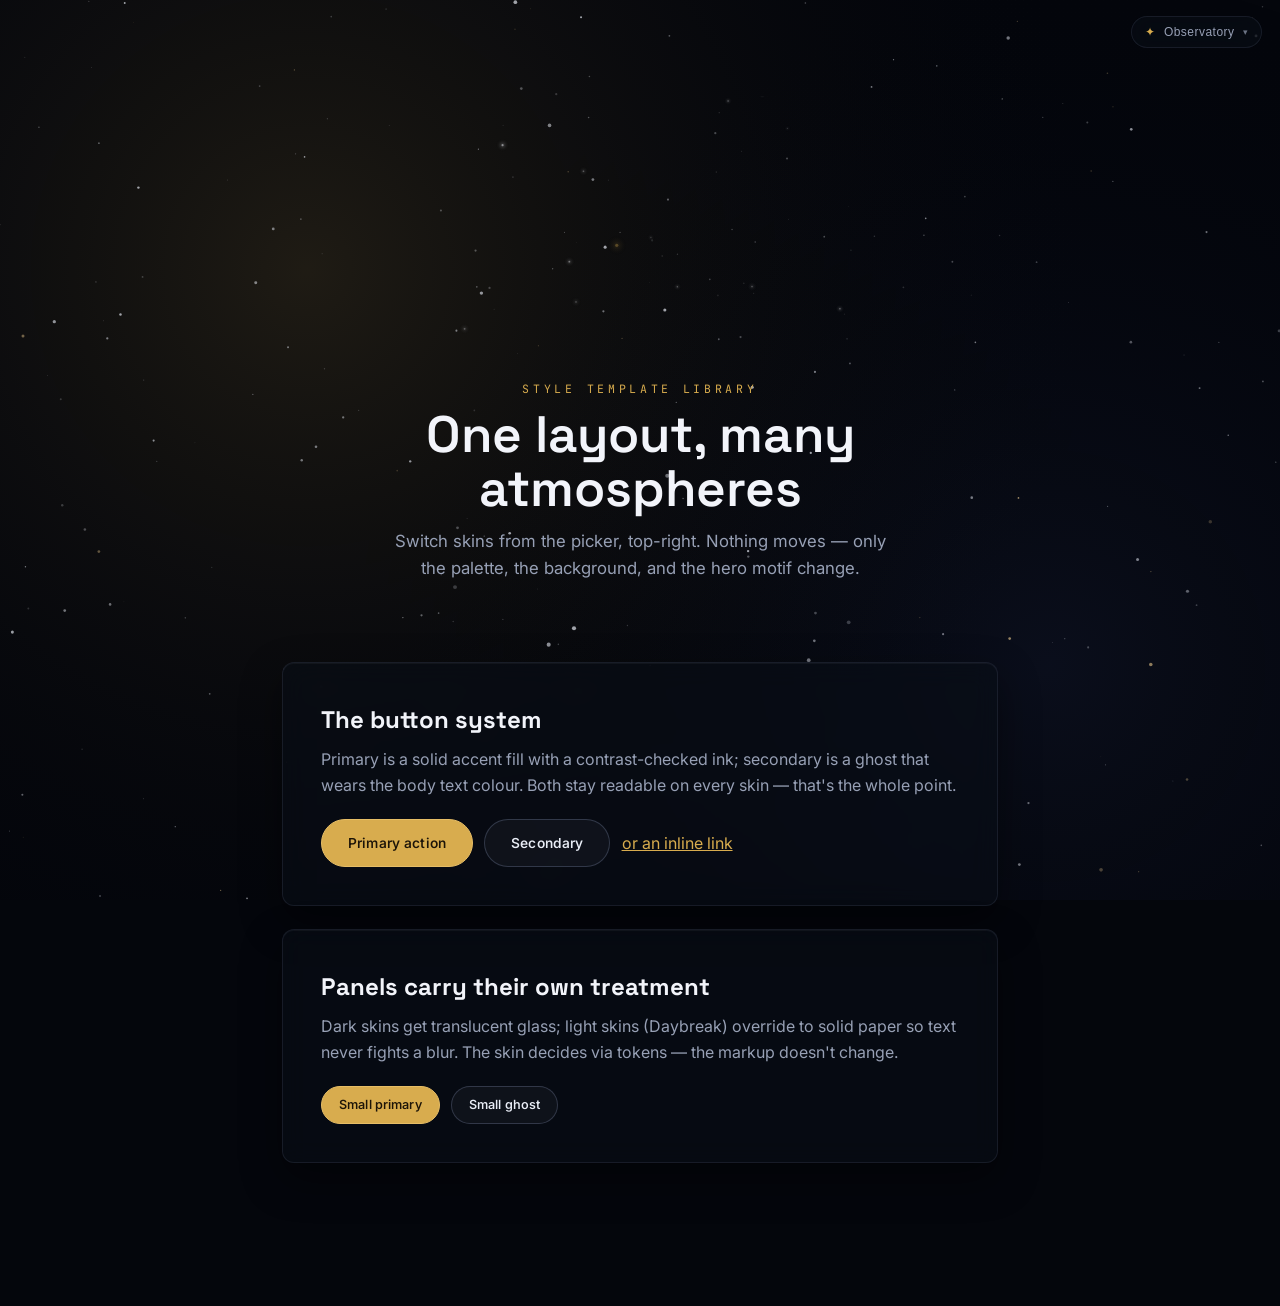
==== index.html @ 887c4022 "Style library: nine refined skins" ====
<!doctype html>
<html lang="en">
<head>
  <meta charset="utf-8" />
  <meta name="viewport" content="width=device-width, initial-scale=1" />
  <title>Style Template Library — demo</title>

  <!-- Pre-paint: set the saved skin BEFORE any CSS so there's no flash.
       (Copy this verbatim into your own <head>.) -->
  <script>try{var s=localStorage.getItem('obs-skin');if(s)document.documentElement.dataset.skin=s;}catch(e){}</script>

  <link href="https://fonts.googleapis.com/css2?family=Space+Grotesk:wght@400;500;600;700&family=Fraunces:ital,opsz,wght@1,9..144,300..600&family=Inter:wght@400;500;600;700&family=JetBrains+Mono:wght@400;500;700&family=Cinzel:wght@600&display=swap" rel="stylesheet" />

  <link rel="stylesheet" href="tokens.css" />
  <link rel="stylesheet" href="skins.css" />
  <link rel="stylesheet" href="buttons.css" />
  <link rel="stylesheet" href="skins/sentinel.css" />
  <link rel="stylesheet" href="skins/daybreak.css" />
  <link rel="stylesheet" href="skins/military.css" />
  <link rel="stylesheet" href="skins/angelic.css" />
  <link rel="stylesheet" href="skins/demonic.css" />
  <link rel="stylesheet" href="skins/nature.css" />
  <link rel="stylesheet" href="skins/chic.css" />
  <link rel="stylesheet" href="skins/pro.css" />
  <link rel="stylesheet" href="demo.css" />
</head>
<body>
  <canvas id="sky" aria-hidden="true"></canvas>

  <div class="wrap">
    <header class="hero">
      <canvas id="sigil" role="img" aria-label="The hero centrepiece for the active skin"></canvas>
      <p class="eyebrow">Style template library</p>
      <h1>One layout, many atmospheres</h1>
      <p class="lede">Switch skins from the picker, top-right. Nothing moves — only the palette, the background, and the hero motif change.</p>
    </header>

    <section class="glass-panel">
      <h2>The button system</h2>
      <p>Primary is a solid accent fill with a contrast-checked ink; secondary is a ghost that wears the body text colour. Both stay readable on every skin — that's the whole point.</p>
      <div class="row">
        <a class="btn btn-primary" href="#">Primary action</a>
        <a class="btn" href="#">Secondary</a>
        <a class="link" href="#">or an inline link</a>
      </div>
    </section>

    <section class="glass-panel">
      <h2>Panels carry their own treatment</h2>
      <p>Dark skins get translucent glass; light skins (Daybreak) override to solid paper so text never fights a blur. The skin decides via tokens — the markup doesn't change.</p>
      <div class="row">
        <a class="btn btn-primary btn-sm" href="#">Small primary</a>
        <a class="btn btn-sm" href="#">Small ghost</a>
      </div>
    </section>
  </div>

  <script type="module">
    import { initSkins } from './engine/skins.js';
    import { initSky } from './engine/sky.js';
    import { initHero } from './engine/hero.js';
    import { initCursorFx } from './engine/cursor-fx.js';
    initSkins();    // builds the picker, restores the saved skin, fires "skinchange"
    initSky();      // paints #sky via the --sky-mode renderer
    initHero();     // paints #sigil via the --hero-motif renderer
    initCursorFx(); // per-skin cursor trail + click FX (fine pointer only)
  </script>
</body>
</html>
---- tokens.css ----
/* ==========================================================================
   TOKENS — the control panel for the whole observatory.
   Change a color or font here and it updates everywhere.
   ========================================================================== */

:root {
  color-scheme: dark; /* native controls (audio players, scrollbars) render dark */

  /* ----- The night sky ----- */
  --bg: #04060c;
  --bg-soft: #070a13;
  --panel: rgba(10, 14, 24, 0.58);
  --panel-solid: #0b101c;
  --glass-blur: 13px;
  --line: rgba(190, 205, 255, 0.09);
  --line-strong: rgba(190, 205, 255, 0.2);
  --text: #e9edf6;
  --text-muted: #97a0b5;
  --text-faint: #76808f;   /* lifted from #5e677d -> ~5:1 on --bg (passes AA) */
  --starlight: #f2f4fa;

  /* ----- Accents — one gold thread; the rest a restrained, desaturated family.
           Refined Observatory (2026-06-22): deepened from a brighter spread so the
           default reads professional, not gamey. Names kept; all clear AA on --bg. ----- */
  --gold: #d8ac4e;          /* the one dominant thread — hero, about, dividers */
  --accent: #57b6a8;        /* tech / code panels — refined teal (was neon #4fe3d0) */
  --forge: #d99a52;         /* Red River 3D — muted amber (was #ffaa44) */
  --music-mystic: #a98cd0;  /* Bedroom Weather — dusty violet (was #c084fc) */
  --codex-blue: #6f9bd1;    /* Warcraft III — slate blue (was #6aa9ff) */
  --ember: #d8693f;         /* Sol Obscurus — terracotta (was #ff6b35) */
  --places-blue: #93accf;   /* Places — muted periwinkle (was #8fb7ff) */

  /* ----- Buttons + accent-as-text (per-skin; ink is always picked for contrast on the fill) ----- */
  --btn-fill: #d8ac4e;        /* primary CTA background — solid accent, never a wash */
  --btn-ink: #1c1408;         /* text ON the fill — never inherits a light colour */
  --btn-border: #e6bd66;      /* primary border + hover ring */
  --gold-ink: var(--gold);    /* thread colour, but safe as small text (deepened on light skins) */

  /* ----- Type: high-tech leads, fantasy whispers ----- */
  --font-display: 'Space Grotesk', 'Inter', system-ui, sans-serif; /* headings, nav */
  --font-accent: 'Fraunces', Georgia, serif;  /* italic accent words + quotes ONLY */
  --font-ui: 'Inter', system-ui, -apple-system, 'Segoe UI', sans-serif;
  --font-mono: 'JetBrains Mono', ui-monospace, 'SF Mono', Menlo, monospace;
  --font-rune: 'Cinzel', Georgia, serif; /* allowed INSIDE Sol Obscurus / OoT modal only */

  /* ----- Rhythm ----- */
  --radius: 12px;
  --radius-sm: 8px;
  --content-w: 1160px;
  --section-pad: clamp(84px, 12vw, 160px);
  --panel-pad: clamp(22px, 3.5vw, 38px);

  /* ----- Depth ----- */
  --shadow-panel: 0 16px 40px rgba(0, 0, 0, 0.42);
  --inner-light: inset 0 1px 0 rgba(220, 230, 255, 0.045);

  /* ----- Motion ----- */
  --ease-out: cubic-bezier(0.16, 1, 0.3, 1);
  --ease-soft: cubic-bezier(0.33, 1, 0.68, 1);
  --t-fast: 180ms;
  --t-med: 380ms;
  --t-slow: 900ms;
}
---- skins.css ----
/* ==========================================================================
   SKINS — framework. The `--sky-*` defaults (observatory) the sky dispatcher
   reads, plus the topbar picker. Each skin's own overrides live in a separate
   file: css/skins/<skin>.css (linked in index.html, registered in js/skins.js).
   A skin sets: palette tokens + panel treatment (--panel / --glass-blur /
   --line / --inner-light / --shadow-panel) + --sky-mode + texture (+ optional
   font / ornament).
   ========================================================================== */

:root {
  --sky-mode: nightsky;          /* which background renderer js/sky.js runs */
  --hero-motif: jd;              /* which hero centrepiece js/hero.js draws */
  --sky-nebula: #d8ac4e;
  --sky-deep: 59, 74, 143;
  --sky-star: 233, 237, 246;
  --sky-warm: 232, 200, 140;
  --sky-meteor: 240, 240, 250;
  --sky-star-alpha: 0.72;
  --sky-follow-sections: 1;      /* 1 = nebula follows each section's data-sky */
}

/* ---- the skin picker (fixed glass pill, top-right) ---- */
.skin-picker { position: fixed; top: 16px; right: 18px; z-index: 120; font-family: var(--font-mono); }   /* above the star-rail (110), below the star-map modal (160) */
.skin-toggle {
  display: inline-flex; align-items: center; gap: 8px; cursor: pointer;
  padding: 8px 13px; border-radius: 999px; font-size: 12px; letter-spacing: .04em;
  color: var(--text-muted); border: 1px solid var(--line);
  background: var(--panel); -webkit-backdrop-filter: blur(12px); backdrop-filter: blur(12px);
  transition: color var(--t-fast), border-color var(--t-fast);
}
.skin-toggle:hover { color: var(--text); border-color: var(--line-strong); }
.skin-toggle .skin-star { color: var(--gold-ink); }
.skin-toggle .skin-caret { font-size: 9px; opacity: .7; }
.skin-menu {
  list-style: none; margin: 8px 0 0; padding: 6px; position: absolute; right: 0; min-width: 168px;
  border-radius: var(--radius-sm); border: 1px solid var(--line);
  background: var(--panel-solid); box-shadow: var(--shadow-panel);
}
.skin-menu[hidden] { display: none; }
.skin-menu li { margin: 0; }
.skin-menu button {
  display: flex; width: 100%; align-items: center; gap: 9px; text-align: left; cursor: pointer;
  padding: 8px 10px; border: 0; background: transparent; border-radius: 7px;
  font-family: var(--font-mono); font-size: 12.5px; color: var(--text-muted);
  transition: background var(--t-fast), color var(--t-fast);
}
.skin-menu button:hover { background: var(--panel); color: var(--text); }
.skin-menu button[aria-current="true"] { color: var(--gold-ink); }
.skin-menu button::before { content: '✦'; font-size: .8em; color: var(--gold-ink); opacity: .45; }
.skin-menu button[aria-current="true"]::before { opacity: 1; }
@media (max-width: 880px) { .skin-picker { top: 60px; right: 18px; } }   /* stack below the topbar Star-chart button */
@media (prefers-reduced-motion: reduce) { .skin-toggle, .skin-menu button { transition: none; } }

/* ---- per-skin cursor FX (engine/cursor-fx.js) hides the native cursor ---- */
html.has-cursor, html.has-cursor a, html.has-cursor button { cursor: none; }
---- buttons.css ----
/* ==========================================================================
   BUTTONS — the locked, skin-agnostic button system (2026-06-20).
   Two archetypes, both token-driven. The rule that keeps text readable on
   EVERY skin (dark or light):
     - .btn-primary  = a SOLID accent fill (--btn-fill) + an ink colour picked
                       for contrast on that fill (--btn-ink). Never a low-opacity
                       wash, never inherited light text.
     - .btn (ghost)  = transparent + the body text colour (--text, already
                       contrast-correct per skin) + an accent border.
   Each skin sets --btn-fill / --btn-ink / --btn-border (see tokens.css for the
   defaults and skins/<skin>.css for the per-skin values).
   ========================================================================== */

.btn {
  position: relative;
  display: inline-flex;
  align-items: center;
  gap: 0.55em;
  padding: 12px 26px;
  border-radius: 999px;
  font-size: 0.86rem;
  font-weight: 550;
  letter-spacing: 0.01em;
  text-decoration: none;
  color: var(--text);                 /* body ink — readable on any skin */
  border: 1px solid var(--line-strong);
  background: rgba(220, 230, 255, 0.04);
  cursor: pointer;
  overflow: hidden;
  transition: border-color var(--t-fast), background var(--t-fast),
              transform var(--t-fast), box-shadow var(--t-fast);
}
.btn:hover {
  border-color: var(--gold-ink);
  background: color-mix(in srgb, var(--gold) 12%, transparent);
  transform: translateY(-2px);
  box-shadow: 0 8px 26px rgba(0, 0, 0, 0.35), 0 0 0 1px color-mix(in srgb, var(--gold) 20%, transparent);
}

.btn-sm { padding: 8px 17px; font-size: 0.79rem; }

.btn-primary {
  background: var(--btn-fill);
  color: var(--btn-ink);
  border-color: var(--btn-border);
}
.btn-primary:hover {
  background: var(--btn-fill);
  border-color: var(--btn-border);
  filter: brightness(1.06);
  box-shadow: 0 10px 28px rgba(0, 0, 0, 0.3), 0 0 0 1px var(--btn-border);
}
---- skins/sentinel.css ----
/* ==========================================================================
   SKIN · SENTINEL — the red watcher. Dark void, red thread, scanlines.
   Panels run more opaque + less blur so the body text stays readable.
   ========================================================================== */

:root[data-skin="sentinel"] {
  --bg: #08070a; --bg-soft: #0c0a0e;
  --panel: rgba(20, 17, 23, 0.82);          /* opaque enough to read over the void */
  --panel-solid: #15121a;
  --glass-blur: 7px;
  --line: rgba(255, 255, 255, 0.10);
  --line-strong: rgba(255, 47, 58, 0.42);
  --inner-light: inset 0 1px 0 rgba(255, 255, 255, 0.05);
  --shadow-panel: 0 22px 60px rgba(0, 0, 0, 0.6);
  --text: #eceaf0; --text-muted: #9aa0ad; --text-faint: #7a8390; --starlight: #ffffff;

  --gold: #ff2f3a;            /* the wayfinding thread -> red */
  --accent: #4fe3d0;          /* teal — live data only (the one vivid signal vs the red thread) */
  /* region accents inherit the refined muted defaults (tokens.css) — red stays dominant, no neon spread */

  --sky-mode: datarain;
  --hero-motif: dataeye;
  --sky-nebula: #ff2f3a; --sky-warm: 255, 90, 80; --sky-meteor: 255, 120, 120;
  --sky-follow-sections: 0;

  /* primary button — deep alarm-red so white text passes AA (5:1); thread stays vivid */
  --btn-fill: #d8222c; --btn-ink: #ffffff; --btn-border: #ff3b44;
}
---- skins/daybreak.css ----
/* ==========================================================================
   SKIN · DAYBREAK — a rare light mode. Warm paper, dark text, no night sky.
   Panels run near-opaque so text reads on the light backdrop. sky-mode = plain
   (no canvas particles for now; a "daylight" renderer can come in its 1x1 pass).
   ========================================================================== */

:root[data-skin="daybreak"] {
  color-scheme: light;
  --bg: #f4efe6; --bg-soft: #ece4d6;
  --panel: #fffdf8;                          /* solid light -> readable */
  --panel-solid: #fffdf8;
  --glass-blur: 8px;
  --line: rgba(70, 56, 30, 0.16);
  --line-strong: rgba(70, 56, 30, 0.30);
  --inner-light: inset 0 1px 0 rgba(255, 255, 255, 0.7);
  --shadow-panel: 0 18px 44px rgba(90, 66, 30, 0.14);
  --text: #2b2620; --text-muted: #5f574a; --text-faint: #837b6b; --starlight: #3a342a;

  --gold: #bd7e22; --accent: #0e8a6a; --forge: #c2691a; --music-mystic: #7a55c0;
  --codex-blue: #2f6fb8; --ember: #c0492b; --places-blue: #4a78b8;

  --font-display: 'Fraunces', Georgia, serif;   /* warm editorial headings */
  --sky-mode: daylight;
  --hero-motif: sunrise;

  /* primary button — deep bronze fill carries cream text (4.7:1); gold-ink = gold safe as text */
  --btn-fill: #9a6614; --btn-ink: #fff8ec; --btn-border: #9a6614;
  --gold-ink: #8a5a12;
}

[data-skin="daybreak"] body::before { opacity: .18; }   /* faint paper grain */
[data-skin="daybreak"] body::after {                     /* warm light vignette, not the dark one */
  background: radial-gradient(ellipse 120% 90% at 50% 38%, transparent 62%, rgba(120, 90, 40, 0.09) 100%);
}

/* On light, panels are SOLID — no glass blur (the in-panel canvases + blur made
   text brutal to read). Flat paper cards instead. */
[data-skin="daybreak"] .glass-panel,
[data-skin="daybreak"] .skin-toggle,
[data-skin="daybreak"] .skin-menu {
  -webkit-backdrop-filter: none;
  backdrop-filter: none;
}
[data-skin="daybreak"] .glass-panel { background: #fffdf8; }

/* secondary (ghost) buttons wear the gold outline on light */
[data-skin="daybreak"] .btn:not(.btn-primary) { border-color: var(--gold); }

/* ----- Zone headings on light ----- parity with the other light skins; all >=5:1 on the #fffdf8 panel */
[data-skin="daybreak"] [data-zone='sol'] h3,
[data-skin="daybreak"] [data-zone='sol'] .panel-tag,
[data-skin="daybreak"] [data-zone='forge'] .panel-tag,
[data-skin="daybreak"] [data-zone='ember'] h3 { color: #9a4d0c; }
[data-skin="daybreak"] [data-zone='rain'] h3,
[data-skin="daybreak"] [data-zone='rain'] .panel-tag { color: #5a3fa0; }
[data-skin="daybreak"] [data-zone='tech'] h3 { color: #1f6a5a; }
[data-skin="daybreak"] [data-zone='codex'] h3,
[data-skin="daybreak"] [data-zone='sky'] h3 { color: #245f9e; }
[data-skin="daybreak"] [data-zone='watch'] h3 { color: #b0384a; }
---- skins/military.css ----
/* ==========================================================================
   SKIN · MILITARY — "tactical net." Modern Canadian Army + CADPAT digi-camo,
   dressed in an XCOM: Enemy Within HUD: olive-green void, a glowing tactical
   lime thread, holo-cyan data, amber for alerts. A faint CADPAT camo textures
   the backdrop; the sky runs a cockpit HUD field and the hero is a targeting
   lock. Dark skin — panels stay opaque-ish so body text reads over the void.
   ========================================================================== */

:root[data-skin="military"] {
  --bg: #0a0d0b; --bg-soft: #0d110e;
  --panel: rgba(20, 26, 21, 0.82);          /* dark olive-charcoal, reads over the void */
  --panel-solid: #161d17;
  --glass-blur: 7px;
  --line: rgba(180, 210, 150, 0.10);
  --line-strong: rgba(159, 214, 74, 0.34);
  --inner-light: inset 0 1px 0 rgba(200, 230, 160, 0.05);
  --shadow-panel: 0 22px 60px rgba(0, 0, 0, 0.62);
  --text: #e8ede6; --text-muted: #9aa597; --text-faint: #818d7e; --starlight: #f0f4ee;

  --gold: #9fd64a;            /* the wayfinding thread -> tactical lime (CADPAT glow) */
  --accent: #45c8e8;          /* holo-cyan data (XCOM) */
  --forge: #ff8c1f; --ember: #ff6a2a;                                       /* tactical amber + alert */
  --music-mystic: #8f97b8; --codex-blue: #6f9bd1; --places-blue: #8aa6c2;   /* cool steel telemetry (were cool neons) */

  --sky-mode: hudfield;
  --hero-motif: targetlock;
  --sky-nebula: #9fd64a;             /* ambient glow + reticle line tone */
  --sky-warm: 159, 214, 74;          /* grid + brackets (green) */
  --sky-meteor: 69, 200, 232;        /* telemetry ticks / blips (cyan) */
  --sky-follow-sections: 0;          /* hold one tactical palette site-wide */

  /* primary button — solid tactical green carries near-black ink (~10:1); thread stays vivid */
  --btn-fill: #8cc63f; --btn-ink: #0c1208; --btn-border: #b6e063;
  --gold-ink: var(--gold);           /* lime is bright on the near-black void — safe as small text */
}

/* The CADPAT digi-camo is drawn in the HUD canvas (js/sky/hudfield.js) so it can
   parallax with scroll/mouse — the default film grain (body::before) stays. */
[data-skin="military"] body::after {            /* deepen the vignette, green-black */
  background: radial-gradient(ellipse 120% 90% at 50% 40%, transparent 56%, rgba(3, 6, 3, 0.6) 100%);
}

/* secondary (ghost) buttons wear the tactical-lime outline */
[data-skin="military"] .btn:not(.btn-primary) { border-color: var(--gold); }
---- skins/angelic.css ----
/* ==========================================================================
   SKIN · ANGELIC — "empyrean." A luminous LIGHT skin: pearl-white, a soft gold
   thread, celestial-blue accent. Bright, airy heaven. Like Daybreak it's light,
   so panels go SOLID (no glass blur) and every dark-baked zone colour gets a
   deep, readable override. Background = halo bokeh; hero = unfurling wings.
   ========================================================================== */

:root[data-skin="angelic"] {
  color-scheme: light;
  --bg: #f6f7fb; --bg-soft: #eef1f8;
  --panel: #ffffff;                          /* solid -> text reads */
  --panel-solid: #ffffff;
  --glass-blur: 8px;
  --line: rgba(60, 72, 110, 0.14);
  --line-strong: rgba(60, 72, 110, 0.28);
  --inner-light: inset 0 1px 0 rgba(255, 255, 255, 0.85);
  --shadow-panel: 0 18px 44px rgba(90, 110, 160, 0.16);
  --text: #2a2e3a; --text-muted: #5a6172; --text-faint: #646b7e; --starlight: #3a4150;

  --gold: #c9a24a;            /* the soft-gold thread (vivid, for big elements) */
  --accent: #5a93da;          /* celestial blue */
  --forge: #c2691a; --music-mystic: #7a55c0;
  --codex-blue: #2f6fb8; --ember: #c0492b; --places-blue: #4a78b8;

  --font-display: 'Fraunces', Georgia, serif;   /* ethereal editorial headings */
  --sky-mode: aurora;
  --hero-motif: seraph;
  --sky-nebula: #c9a24a;             /* halo + warm orbs */
  --sky-warm: 201, 162, 74;          /* gold orbs */
  --sky-meteor: 127, 176, 230;       /* celestial-blue orbs */
  --sky-follow-sections: 0;          /* one heaven, site-wide */

  /* primary button — deep gold carries cream text (~4.9:1); thread stays soft */
  --btn-fill: #8a6416; --btn-ink: #fff8ec; --btn-border: #8a6416;
  --gold-ink: #876518;               /* soft gold deepened so it's safe as small text */
}

[data-skin="angelic"] body::before { opacity: .14; }      /* faint grain */
[data-skin="angelic"] body::after {                         /* cool light vignette */
  background: radial-gradient(ellipse 120% 90% at 50% 36%, transparent 62%, rgba(70, 90, 140, 0.08) 100%);
}

/* On light, panels are SOLID — no glass blur (blur + in-panel canvases wreck readability). */
[data-skin="angelic"] .glass-panel,
[data-skin="angelic"] .skin-toggle,
[data-skin="angelic"] .skin-menu {
  -webkit-backdrop-filter: none;
  backdrop-filter: none;
}
[data-skin="angelic"] .glass-panel { background: #ffffff; }

/* secondary (ghost) buttons wear the gold outline on light */
[data-skin="angelic"] .btn:not(.btn-primary) { border-color: var(--gold); }

/* ----- Zone headings on light -----
   Each zone bakes a LIGHT accent into its <h3>/panel-tag — invisible on pearl.
   Re-tone each to a deep, readable version (all ~5:1+ on the #ffffff panel). */
[data-skin="angelic"] [data-zone='sol'] h3,
[data-skin="angelic"] [data-zone='sol'] .panel-tag { color: var(--gold-ink); }
[data-skin="angelic"] [data-zone='rain'] h3,
[data-skin="angelic"] [data-zone='rain'] .panel-tag { color: #6a3fb0; }
[data-skin="angelic"] [data-zone='tech'] h3 { color: #245f9e; }
[data-skin="angelic"] [data-zone='codex'] h3,
[data-skin="angelic"] [data-zone='sky'] h3 { color: #245f9e; }
[data-skin="angelic"] [data-zone='watch'] h3 { color: #b0384a; }
[data-skin="angelic"] [data-zone='ember'] h3 { color: #9a4d0c; }
[data-skin="angelic"] [data-zone='forge'] .panel-tag { color: #9a4d0c; }
---- skins/demonic.css ----
/* ==========================================================================
   SKIN · DEMONIC — "the pit." Hellfire obsidian: warm near-black, a molten
   orange thread, sulfur-gold + ember-red accents. Dark skin (panels stay
   opaque-ish over the void). Background = summoning sigils; hero = a summoning
   sigil-gate. Whole lot of fire and ritual.
   ========================================================================== */

:root[data-skin="demonic"] {
  --bg: #0a0604; --bg-soft: #0e0806;
  --panel: rgba(22, 14, 10, 0.82);          /* warm dark, reads over the pit */
  --panel-solid: #170f0a;
  --glass-blur: 7px;
  --line: rgba(255, 120, 60, 0.10);
  --line-strong: rgba(255, 90, 31, 0.40);
  --inner-light: inset 0 1px 0 rgba(255, 160, 90, 0.05);
  --shadow-panel: 0 22px 60px rgba(0, 0, 0, 0.66);
  --text: #f0e6df; --text-muted: #b09a8e; --text-faint: #93806f; --starlight: #fff3ea;

  --gold: #ff5a1f;            /* the wayfinding thread -> molten orange */
  --accent: #e8b53a;          /* sulfur-gold (sigils / secondary data) */
  --forge: #ff7a2a; --ember: #e23b2a; --places-blue: #ff8f6a;               /* the fire family */
  --music-mystic: #aa6fc2; --codex-blue: #c2702f;                           /* arcane purple + scorched bronze (were cold neons) */

  --sky-mode: sigils;
  --hero-motif: sigilgate;
  --sky-nebula: #ff5a1f;             /* hell-glow + rune tone */
  --sky-warm: 255, 90, 31;           /* molten runes */
  --sky-meteor: 232, 181, 58;        /* sulfur glyphs */
  --sky-follow-sections: 0;          /* one pit, site-wide */

  /* primary button — deep molten so white text passes AA (~4.7:1); thread stays vivid */
  --btn-fill: #c83a16; --btn-ink: #fff3ea; --btn-border: #ff5a1f;
  --gold-ink: var(--gold);           /* molten orange is bright on obsidian — safe as small text */
}

[data-skin="demonic"] body::after {            /* deepen the vignette, warm-black + a low hell-glow */
  background:
    radial-gradient(ellipse 90% 50% at 50% 108%, rgba(255, 90, 31, 0.12), transparent 70%),
    radial-gradient(ellipse 120% 90% at 50% 38%, transparent 56%, rgba(8, 3, 1, 0.62) 100%);
}

/* secondary (ghost) buttons wear the molten outline */
[data-skin="demonic"] .btn:not(.btn-primary) { border-color: var(--gold); }
---- skins/nature.css ----
/* ==========================================================================
   SKIN · NATURE — "misty alpine." A cool LIGHT skin: soft blue-grey mist, a
   deep evergreen thread, river-cyan accent. Mountains + rivers. Like the other
   light skins, panels go SOLID and dark-baked zone colours get readable
   overrides. Background = pollen motes + mist; hero = a mountain-and-river scene.
   ========================================================================== */

:root[data-skin="nature"] {
  color-scheme: light;
  --bg: #e8eef0; --bg-soft: #dde6e9;
  --panel: #ffffff;                          /* solid -> text reads on the mist */
  --panel-solid: #ffffff;
  --glass-blur: 8px;
  --line: rgba(40, 70, 80, 0.14);
  --line-strong: rgba(40, 70, 80, 0.30);
  --inner-light: inset 0 1px 0 rgba(255, 255, 255, 0.85);
  --shadow-panel: 0 18px 44px rgba(60, 90, 100, 0.16);
  --text: #1f2a2c; --text-muted: #50605f; --text-faint: #5d6b69; --starlight: #2c3a3a;

  --gold: #2c5d52;            /* the thread -> deep evergreen (dark, safe as text) */
  --accent: #2f86a0;          /* river / glacier cyan */
  --forge: #b3651f; --music-mystic: #6a55c0;
  --codex-blue: #2f6fb8; --ember: #b34a2b; --places-blue: #357a96;

  --font-display: 'Fraunces', Georgia, serif;   /* organic editorial headings */
  --sky-mode: valley;
  --hero-motif: treeoflife;
  --sky-nebula: #2c5d52;             /* mist tint */
  --sky-warm: 120, 160, 120;         /* pollen-green motes */
  --sky-meteor: 63, 155, 176;        /* river-cyan motes */
  --sky-follow-sections: 0;          /* one valley, site-wide */

  /* primary button — deep evergreen fill carries cream text (~9:1); thread = same green */
  --btn-fill: #2c5d52; --btn-ink: #f3f8f6; --btn-border: #2c5d52;
  --gold-ink: var(--gold);           /* evergreen is dark — safe as small text on white */
}

[data-skin="nature"] body::before { opacity: .12; }      /* faint grain */
[data-skin="nature"] body::after {                         /* cool misty vignette */
  background: radial-gradient(ellipse 120% 90% at 50% 36%, transparent 60%, rgba(40, 70, 85, 0.09) 100%);
}

/* On light, panels are SOLID — no glass blur. */
[data-skin="nature"] .glass-panel,
[data-skin="nature"] .skin-toggle,
[data-skin="nature"] .skin-menu {
  -webkit-backdrop-filter: none;
  backdrop-filter: none;
}
[data-skin="nature"] .glass-panel { background: #ffffff; }

/* secondary (ghost) buttons wear the evergreen outline */
[data-skin="nature"] .btn:not(.btn-primary) { border-color: var(--gold); }

/* ----- Readability over the busy valley backdrop -----
   The text that floats over the #sky landscape (hero, section heads, the About
   bio, footer) sits on soft frosted cards, so normal dark text always has a
   readable surface while the full landscape stays visible behind everything.
   Text inside the solid white glass-panels is untouched. */
[data-skin="nature"] .section-head,
[data-skin="nature"] .about-grid > .reveal {
  background: rgba(255, 255, 255, 0.74);
  -webkit-backdrop-filter: blur(8px); backdrop-filter: blur(8px);
  border: 1px solid rgba(40, 70, 80, 0.12);
  border-radius: var(--radius-sm);
  padding: clamp(16px, 2.4vw, 26px);
  box-shadow: 0 12px 30px rgba(50, 80, 90, 0.14);
}
[data-skin="nature"] .hero-eyebrow,
[data-skin="nature"] .hero-inner h1,
[data-skin="nature"] .hero-tag,
[data-skin="nature"] .hero-scroll,
[data-skin="nature"] .site-footer p {
  display: inline-block; width: fit-content; max-width: 100%;
  background: rgba(255, 255, 255, 0.74);
  -webkit-backdrop-filter: blur(8px); backdrop-filter: blur(8px);
  border-radius: 16px;
  padding: 0.28em 0.82em;
  box-shadow: 0 8px 22px rgba(50, 80, 90, 0.14);
}
[data-skin="nature"] .hero-eyebrow,
[data-skin="nature"] .hero-scroll,
[data-skin="nature"] .site-footer p { border-radius: 999px; }

/* ----- Zone headings on light ----- deep, readable per-zone overrides (~5:1+ on #fff) */
[data-skin="nature"] [data-zone='sol'] h3,
[data-skin="nature"] [data-zone='sol'] .panel-tag { color: #9a4d0c; }
[data-skin="nature"] [data-zone='rain'] h3,
[data-skin="nature"] [data-zone='rain'] .panel-tag { color: #5a3fa0; }
[data-skin="nature"] [data-zone='tech'] h3 { color: #1f6a5a; }
[data-skin="nature"] [data-zone='codex'] h3,
[data-skin="nature"] [data-zone='sky'] h3 { color: #245f9e; }
[data-skin="nature"] [data-zone='watch'] h3 { color: #b0384a; }
[data-skin="nature"] [data-zone='ember'] h3 { color: #9a4d0c; }
[data-skin="nature"] [data-zone='forge'] .panel-tag { color: #9a4d0c; }
---- skins/chic.css ----
/* ==========================================================================
   SKIN · CHIC — "champagne noir." Black-tie couture: warm charcoal, a champagne-
   gold thread, ivory text. Dark skin (panels stay opaque-ish over the void).
   Background = drifting gold dust; hero = a rotating faceted gem. Editorial
   Fraunces headlines. Quiet luxe.
   ========================================================================== */

:root[data-skin="chic"] {
  --bg: #0c0b0a; --bg-soft: #100e0c;
  --panel: rgba(24, 21, 17, 0.82);          /* warm charcoal, reads over the void */
  --panel-solid: #1a1713;
  --glass-blur: 8px;
  --line: rgba(216, 182, 106, 0.12);
  --line-strong: rgba(216, 182, 106, 0.34);
  --inner-light: inset 0 1px 0 rgba(243, 236, 224, 0.06);
  --shadow-panel: 0 22px 60px rgba(0, 0, 0, 0.62);
  --text: #f3ece0; --text-muted: #b8ab97; --text-faint: #8f8473; --starlight: #fff8ee;

  --gold: #d8b66a;            /* the thread -> champagne gold */
  --accent: #ece1c8;          /* warm platinum / ivory glint */
  /* region accents kept to a metallic family — no rainbow (refined 2026-06-22) */
  --forge: #e0a23a; --music-mystic: #bda3c0;        /* amber-bronze · smoky mauve (was #c39ce8) */
  --codex-blue: #a3aebb; --ember: #d98a4a; --places-blue: #d8c08a;  /* pewter (was #8fb6e0) · bronze · sand */

  --font-display: 'Fraunces', Georgia, serif;   /* couture editorial headlines */
  --sky-mode: golddust;
  --hero-motif: gem;
  --sky-nebula: #d8b66a;             /* gold glow */
  --sky-warm: 216, 182, 106;         /* gold motes */
  --sky-meteor: 236, 225, 200;       /* ivory sparkle */
  --sky-follow-sections: 0;          /* one champagne haze, site-wide */

  /* primary button — champagne-gold fill carries charcoal ink (high contrast); thread stays gold */
  --btn-fill: #d8b66a; --btn-ink: #1a1410; --btn-border: #e6cb86;
  --gold-ink: var(--gold);           /* champagne gold is bright on charcoal — safe as small text */
}

[data-skin="chic"] body::after {                /* deepen vignette + a faint gold glow up top */
  background:
    radial-gradient(ellipse 80% 40% at 50% -6%, rgba(216, 182, 106, 0.10), transparent 70%),
    radial-gradient(ellipse 120% 90% at 50% 40%, transparent 56%, rgba(4, 3, 2, 0.6) 100%);
}

/* secondary (ghost) buttons wear the champagne outline */
[data-skin="chic"] .btn:not(.btn-primary) { border-color: var(--gold); }

/* a gilded top edge — the one couture flourish, catches gold light on each panel */
[data-skin="chic"] .glass-panel { border-top-color: rgba(216, 182, 106, 0.34); }
---- skins/pro.css ----
/* ==========================================================================
   SKIN · PRO — "pinstripe & ink." The ultra-professional power skin: warm ivory,
   an ink-navy thread, an oxblood power-tie accent. A LIGHT skin, so panels go
   SOLID and dark-baked zone colours get readable overrides. Background = rising
   market charts; hero = a rotating wireframe globe. Tailored, no-nonsense.
   ========================================================================== */

:root[data-skin="pro"] {
  color-scheme: light;
  --bg: #f6f3ec; --bg-soft: #efe9dd;
  --panel: #f4ecd6;                          /* creamy parchment (matches the text cards) */
  --panel-solid: #f4ecd6;
  --glass-blur: 8px;
  --line: rgba(28, 42, 68, 0.14);
  --line-strong: rgba(28, 42, 68, 0.30);
  --inner-light: inset 0 1px 0 rgba(255, 255, 255, 0.85);
  --shadow-panel: 0 18px 44px rgba(40, 55, 85, 0.14);
  --text: #1c2433; --text-muted: #51596a; --text-faint: #5e6678; --starlight: #1c2a44;

  --gold: #1c2a44;            /* the thread -> ink navy (dark, safe as text) */
  --accent: #7a2230;          /* oxblood power-tie */
  --forge: #b5651d; --music-mystic: #6a4fb0;
  --codex-blue: #2f6fb8; --ember: #a8421f; --places-blue: #2f6fb8;

  --font-display: 'Fraunces', Georgia, serif;   /* editorial authority */
  --sky-mode: quant;
  --hero-motif: globe;
  --sky-nebula: #1c2a44;             /* navy lines */
  --sky-warm: 28, 42, 68;            /* navy */
  --sky-meteor: 46, 125, 82;         /* market green (gains) */
  --sky-follow-sections: 0;          /* one boardroom, site-wide */

  /* primary button — ink-navy fill carries ivory text (high contrast); thread = same navy */
  --btn-fill: #1c2a44; --btn-ink: #f6f3ec; --btn-border: #1c2a44;
  --gold-ink: var(--gold);           /* ink navy is dark — safe as small text on ivory */
}

[data-skin="pro"] body::before { opacity: .10; }      /* faint grain */
[data-skin="pro"] body::after {                         /* cool ink vignette */
  background: radial-gradient(ellipse 120% 90% at 50% 36%, transparent 60%, rgba(28, 42, 68, 0.08) 100%);
}

/* On light, panels are SOLID — no glass blur. */
[data-skin="pro"] .glass-panel,
[data-skin="pro"] .skin-toggle,
[data-skin="pro"] .skin-menu {
  -webkit-backdrop-filter: none;
  backdrop-filter: none;
}
[data-skin="pro"] .glass-panel { background: #f4ecd6; border-color: rgba(120, 95, 45, 0.20); }

/* secondary (ghost) buttons wear the ink-navy outline */
[data-skin="pro"] .btn:not(.btn-primary) { border-color: var(--gold); }

/* the one red thread — eyebrows + labels wear the oxblood accent
   (per-zone tags below override their own colour) */
[data-skin="pro"] .eyebrow,
[data-skin="pro"] .panel-tag { color: var(--accent); }

/* ----- Readability over the busy quant backdrop -----
   The text floating over the #sky terminal (hero, section heads, About bio,
   footer) sits on warm CREAMY PARCHMENT cards (opaque, no frost) so the ink
   text reads cleanly. Text inside the white glass-panels is untouched. */
[data-skin="pro"] .section-head,
[data-skin="pro"] .about-grid > .reveal {
  background: #f4ecd6;
  border: 1px solid rgba(120, 95, 45, 0.22);
  border-radius: var(--radius-sm);
  padding: clamp(16px, 2.4vw, 26px);
  box-shadow: 0 10px 28px rgba(80, 62, 35, 0.16), inset 0 1px 0 rgba(255, 252, 244, 0.5);
}
[data-skin="pro"] .hero-eyebrow,
[data-skin="pro"] .hero-inner h1,
[data-skin="pro"] .hero-tag,
[data-skin="pro"] .hero-scroll,
[data-skin="pro"] .site-footer p {
  display: inline-block; width: fit-content; max-width: 100%;
  background: #f4ecd6;
  border: 1px solid rgba(120, 95, 45, 0.20);
  border-radius: 14px;
  padding: 0.28em 0.82em;
  box-shadow: 0 8px 22px rgba(80, 62, 35, 0.16);
}
[data-skin="pro"] .hero-eyebrow,
[data-skin="pro"] .hero-scroll,
[data-skin="pro"] .site-footer p { border-radius: 999px; }

/* ----- Zone headings on light ----- deep, readable per-zone overrides (~5:1+ on #fff) */
[data-skin="pro"] [data-zone='sol'] h3,
[data-skin="pro"] [data-zone='sol'] .panel-tag { color: #9a4d0c; }
[data-skin="pro"] [data-zone='rain'] h3,
[data-skin="pro"] [data-zone='rain'] .panel-tag { color: #5a3fa0; }
[data-skin="pro"] [data-zone='tech'] h3 { color: #1f6a5a; }
[data-skin="pro"] [data-zone='codex'] h3,
[data-skin="pro"] [data-zone='sky'] h3 { color: #245f9e; }
[data-skin="pro"] [data-zone='watch'] h3 { color: #9a2433; }
[data-skin="pro"] [data-zone='ember'] h3 { color: #a8421f; }
[data-skin="pro"] [data-zone='forge'] .panel-tag { color: #9a4d0c; }
---- demo.css ----
/* ==========================================================================
   DEMO ONLY — the minimal page chrome for index.html so you can see the skins
   switch. Not part of the library payload; your project brings its own layout.
   The one thing worth copying is #sky / #sigil and the .glass-panel token map.
   ========================================================================== */

* { box-sizing: border-box; }
body {
  margin: 0;
  min-height: 100vh;
  background: var(--bg);
  color: var(--text);
  font-family: var(--font-ui);
  line-height: 1.6;
  -webkit-font-smoothing: antialiased;
}

/* the background canvas the sky dispatcher paints — fixed, behind everything */
#sky {
  position: fixed;
  inset: 0;
  width: 100%;
  height: 100%;
  z-index: -2;
  pointer-events: none;
}

.wrap { max-width: 760px; margin: 0 auto; padding: clamp(40px, 8vw, 96px) 22px 120px; }

.hero { text-align: center; margin-bottom: clamp(40px, 7vw, 80px); }
/* the hero centrepiece canvas the hero dispatcher paints */
#sigil { width: min(420px, 80vw); height: 260px; display: block; margin: 0 auto 1.5rem; }
.eyebrow { font-family: var(--font-mono); font-size: 0.72rem; letter-spacing: 0.32em; text-transform: uppercase; color: var(--gold-ink); margin: 0 0 0.6rem; }
h1 { font-family: var(--font-display); font-size: clamp(2rem, 6vw, 3.2rem); font-weight: 600; line-height: 1.05; margin: 0 0 0.8rem; color: var(--starlight); }
.lede { color: var(--text-muted); font-size: 1.05rem; max-width: 46ch; margin: 0 auto; }

/* panel treatment is per-skin; the tokens carry it (Daybreak overrides to solid) */
.glass-panel {
  background: var(--panel);
  -webkit-backdrop-filter: blur(var(--glass-blur));
  backdrop-filter: blur(var(--glass-blur));
  border: 1px solid var(--line);
  border-radius: var(--radius);
  box-shadow: var(--shadow-panel), var(--inner-light);
  padding: var(--panel-pad);
  margin-bottom: 1.4rem;
}
.glass-panel h2 { font-family: var(--font-display); margin: 0 0 0.5rem; color: var(--starlight); }
.glass-panel p { color: var(--text-muted); margin: 0 0 1.3rem; }
.row { display: flex; flex-wrap: wrap; gap: 0.7rem; align-items: center; }
a.link { color: var(--gold-ink); }
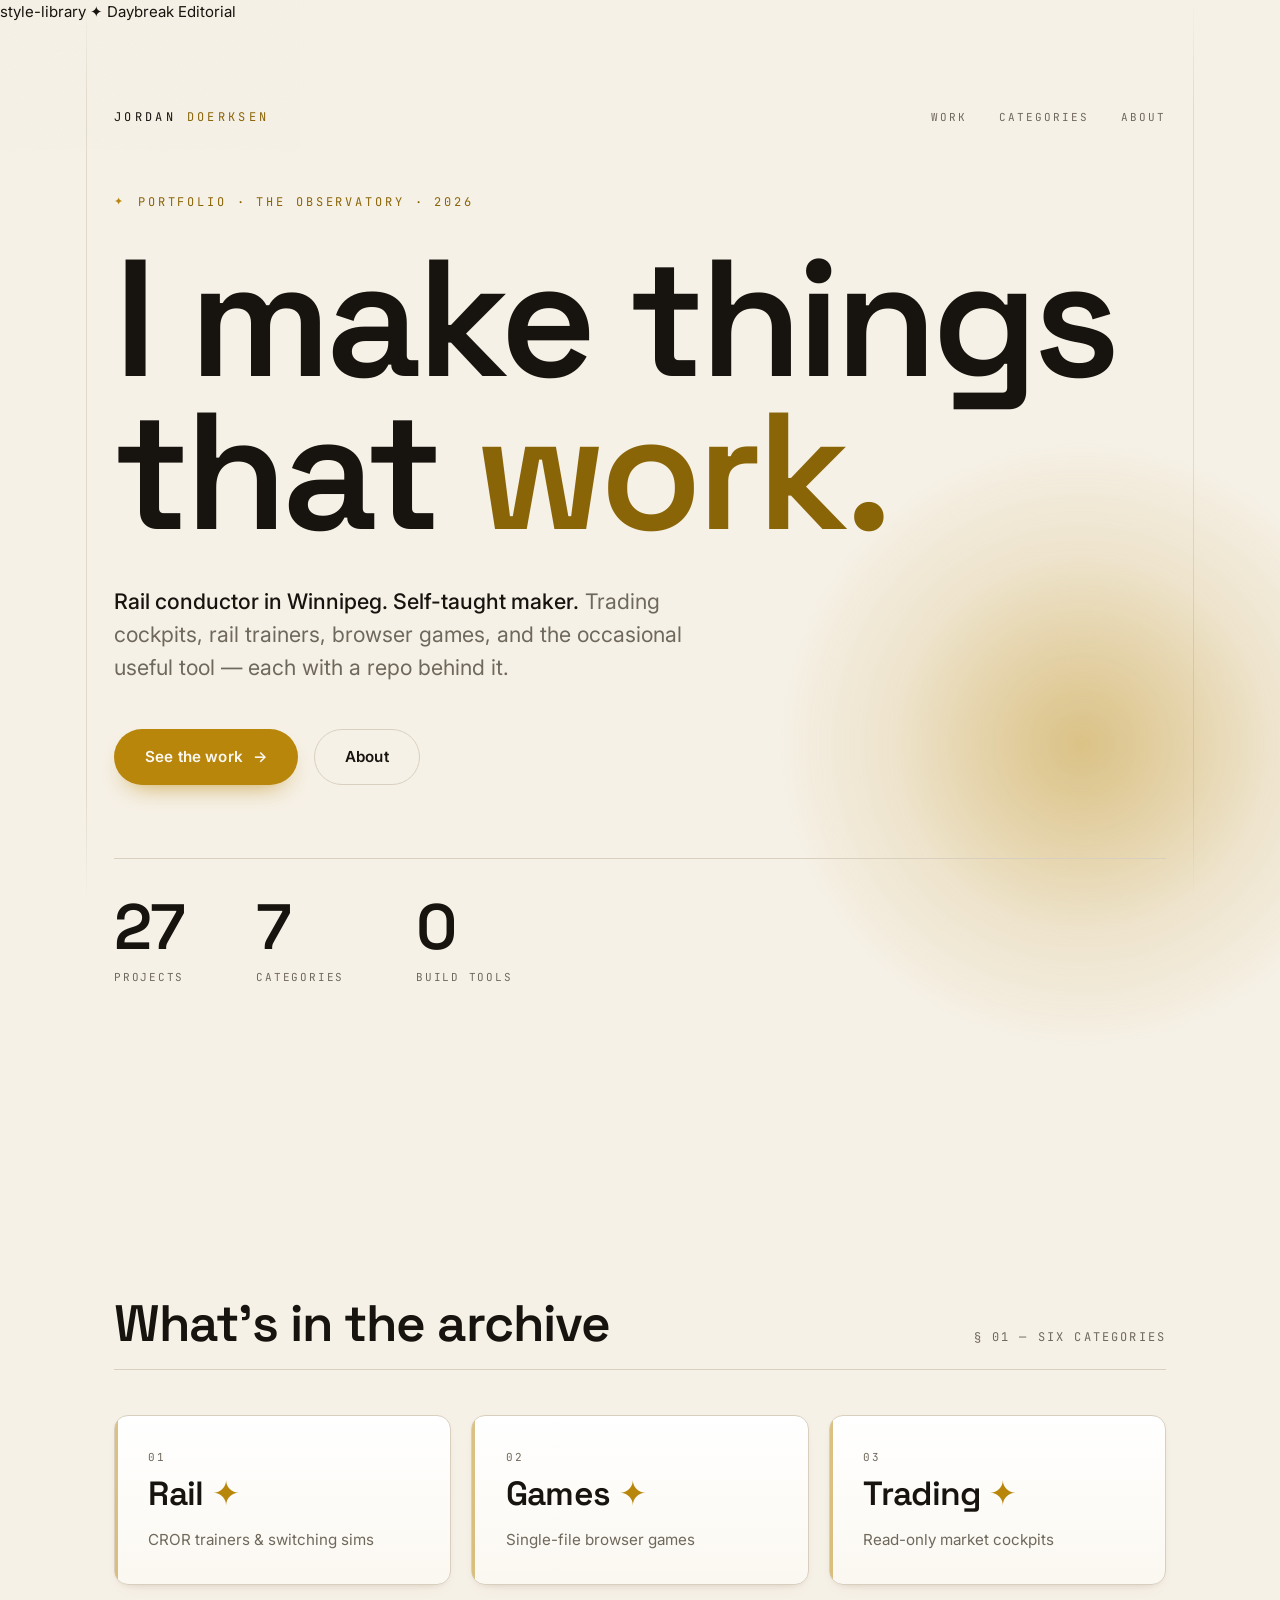
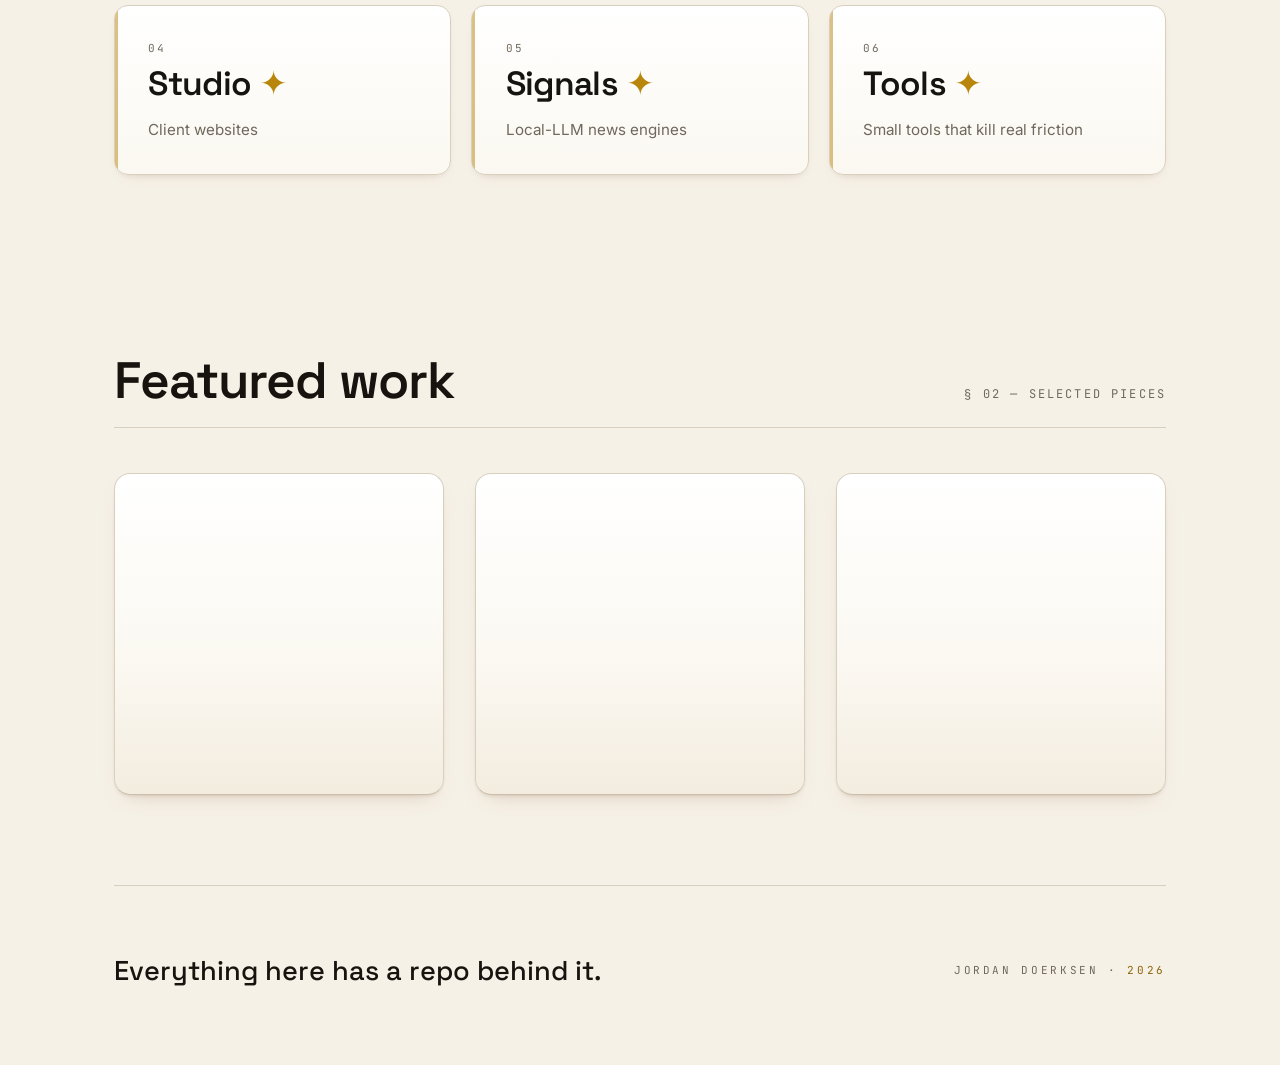
==== commit 061925bb: "replace Glass Archive with Daybreak Editorial house style New single source of truth: tokens.css (Go" ====
--- a/index.html
+++ b/index.html
@@ -1,69 +1,120 @@
-<!doctype html>
+<!DOCTYPE html>
 <html lang="en">
 <head>
-  <meta charset="utf-8" />
-  <meta name="viewport" content="width=device-width, initial-scale=1" />
-  <title>Style Template Library — demo</title>
-
-  <!-- Pre-paint: set the saved skin BEFORE any CSS so there's no flash.
-       (Copy this verbatim into your own <head>.) -->
-  <script>try{var s=localStorage.getItem('obs-skin');if(s)document.documentElement.dataset.skin=s;}catch(e){}</script>
-
-  <link href="https://fonts.googleapis.com/css2?family=Space+Grotesk:wght@400;500;600;700&family=Fraunces:ital,opsz,wght@1,9..144,300..600&family=Inter:wght@400;500;600;700&family=JetBrains+Mono:wght@400;500;700&family=Cinzel:wght@600&display=swap" rel="stylesheet" />
-
-  <link rel="stylesheet" href="tokens.css" />
-  <link rel="stylesheet" href="skins.css" />
-  <link rel="stylesheet" href="buttons.css" />
-  <link rel="stylesheet" href="skins/sentinel.css" />
-  <link rel="stylesheet" href="skins/daybreak.css" />
-  <link rel="stylesheet" href="skins/military.css" />
-  <link rel="stylesheet" href="skins/angelic.css" />
-  <link rel="stylesheet" href="skins/demonic.css" />
-  <link rel="stylesheet" href="skins/nature.css" />
-  <link rel="stylesheet" href="skins/chic.css" />
-  <link rel="stylesheet" href="skins/pro.css" />
-  <link rel="stylesheet" href="demo.css" />
+<meta charset="UTF-8">
+<meta name="viewport" content="width=device-width, initial-scale=1.0">
+<title>style-library — Daybreak Editorial</title>
+<link rel="preconnect" href="https://fonts.googleapis.com">
+<link rel="preconnect" href="https://fonts.gstatic.com" crossorigin>
+<link href="https://fonts.googleapis.com/css2?family=Space+Grotesk:wght@400;500;600;700&family=Inter:wght@400;500;600;700&family=JetBrains+Mono:wght@400;500&display=swap" rel="stylesheet">
+<link rel="stylesheet" href="tokens.css">
+<link rel="stylesheet" href="style.css">
 </head>
 <body>
-  <canvas id="sky" aria-hidden="true"></canvas>
+
+  <svg class="grain" xmlns="http://www.w3.org/2000/svg" aria-hidden="true">
+    <filter id="paperNoise"><feTurbulence type="fractalNoise" baseFrequency="0.9" numOctaves="2" stitchTiles="stitch"/></filter>
+    <rect width="100%" height="100%" filter="url(#paperNoise)"/>
+  </svg>
+  <div class="rules" aria-hidden="true"></div>
+  <div class="sun" id="sun" aria-hidden="true"></div>
+  <div class="cursor" id="cursor" aria-hidden="true"></div>
+
+  <div class="badge"><span class="dot"></span>style-library ✦ Daybreak Editorial</div>
 
   <div class="wrap">
-    <header class="hero">
-      <canvas id="sigil" role="img" aria-label="The hero centrepiece for the active skin"></canvas>
-      <p class="eyebrow">Style template library</p>
-      <h1>One layout, many atmospheres</h1>
-      <p class="lede">Switch skins from the picker, top-right. Nothing moves — only the palette, the background, and the hero motif change.</p>
+    <header class="site">
+      <a href="#top" class="wordmark">JORDAN <span>DOERKSEN</span></a>
+      <nav class="site-nav" aria-label="Primary">
+        <a href="#work" class="n-work">Work</a>
+        <a href="#categories">Categories</a>
+        <a href="#about">About</a>
+      </nav>
     </header>
 
-    <section class="glass-panel">
-      <h2>The button system</h2>
-      <p>Primary is a solid accent fill with a contrast-checked ink; secondary is a ghost that wears the body text colour. Both stay readable on every skin — that's the whole point.</p>
-      <div class="row">
-        <a class="btn btn-primary" href="#">Primary action</a>
-        <a class="btn" href="#">Secondary</a>
-        <a class="link" href="#">or an inline link</a>
+    <main id="top">
+      <!-- HERO -->
+      <section class="hero" aria-labelledby="hero-h">
+        <p class="eyebrow">Portfolio · The Observatory · 2026</p>
+        <h1 id="hero-h" class="reveal">I make things that <em>work.</em></h1>
+        <p class="subline reveal">
+          <strong>Rail conductor in Winnipeg. Self-taught maker.</strong>
+          Trading cockpits, rail trainers, browser games, and the occasional useful tool — each with a repo behind it.
+        </p>
+        <div class="cta-row reveal">
+          <a href="#work" class="btn btn-primary" id="magnet">See the work <span class="arw">→</span></a>
+          <a href="#about" class="btn btn-ghost">About</a>
+        </div>
+
+        <div class="stats reveal">
+          <div class="stat"><div class="num" data-count="32">0</div><div class="lbl">Projects</div></div>
+          <div class="stat"><div class="num" data-count="8">0</div><div class="lbl">Categories</div></div>
+          <div class="stat"><div class="num" data-count="0">0</div><div class="lbl">Build tools</div></div>
+        </div>
+      </section>
+
+      <!-- CATEGORY TICKER -->
+      <div class="ticker reveal" aria-hidden="true">
+        <div class="ticker__track" id="tickerTrack">
+          <span class="ticker__item">Rail</span><span class="ticker__item">Games</span><span class="ticker__item">Trading</span><span class="ticker__item">Studio</span><span class="ticker__item">Signals</span><span class="ticker__item">Tools</span>
+          <span class="ticker__item">Rail</span><span class="ticker__item">Games</span><span class="ticker__item">Trading</span><span class="ticker__item">Studio</span><span class="ticker__item">Signals</span><span class="ticker__item">Tools</span>
+        </div>
       </div>
-    </section>
 
-    <section class="glass-panel">
-      <h2>Panels carry their own treatment</h2>
-      <p>Dark skins get translucent glass; light skins (Daybreak) override to solid paper so text never fights a blur. The skin decides via tokens — the markup doesn't change.</p>
-      <div class="row">
-        <a class="btn btn-primary btn-sm" href="#">Small primary</a>
-        <a class="btn btn-sm" href="#">Small ghost</a>
-      </div>
-    </section>
+      <!-- CATEGORY GRID (now inside .wrap, aligned to content) -->
+      <section id="categories" aria-labelledby="cat-h">
+        <div class="sec-head reveal">
+          <h2 id="cat-h">What's in the archive</h2>
+          <span class="idx">§ 01 — Six categories</span>
+        </div>
+        <div class="cat-grid reveal">
+          <div class="cat"><span class="num">01</span><div><h3>Rail<span class="tick"> ✦</span></h3><p>CROR trainers &amp; switching sims</p></div></div>
+          <div class="cat"><span class="num">02</span><div><h3>Games<span class="tick"> ✦</span></h3><p>Single-file browser games</p></div></div>
+          <div class="cat"><span class="num">03</span><div><h3>Trading<span class="tick"> ✦</span></h3><p>Read-only market cockpits</p></div></div>
+          <div class="cat"><span class="num">04</span><div><h3>Studio<span class="tick"> ✦</span></h3><p>Client websites</p></div></div>
+          <div class="cat"><span class="num">05</span><div><h3>Signals<span class="tick"> ✦</span></h3><p>Local-LLM news engines</p></div></div>
+          <div class="cat"><span class="num">06</span><div><h3>Tools<span class="tick"> ✦</span></h3><p>Small tools that kill real friction</p></div></div>
+        </div>
+      </section>
+
+      <!-- FEATURED WORK -->
+      <section id="work" aria-labelledby="work-h">
+        <div class="sec-head reveal">
+          <h2 id="work-h">Featured work</h2>
+          <span class="idx">§ 02 — Selected pieces</span>
+        </div>
+        <div class="work">
+          <a href="#work" class="card reveal">
+            <span class="kicker">Featured</span>
+            <h3>Sentinel-Pro</h3>
+            <p>Read-only ES-futures cockpit. Watches the tape so you don't have to.</p>
+            <div class="tags"><span class="tag">Trading</span><span class="tag">Rust/Tauri</span></div>
+            <span class="spec">v1.0.0 · field-verified live</span>
+          </a>
+          <a href="#work" class="card reveal">
+            <span class="kicker">Featured</span>
+            <h3>Clear Board</h3>
+            <p>Free CROR qualification trainer for conductors.</p>
+            <div class="tags"><span class="tag">Rail</span><span class="tag">Web</span></div>
+            <span class="spec">Free · tip-jar · all-web</span>
+          </a>
+          <a href="#work" class="card reveal">
+            <span class="kicker">Featured</span>
+            <h3>Glass Atlas</h3>
+            <p>Generative star-plate maker. Reroll until it's one of a kind.</p>
+            <div class="tags"><span class="tag">Games</span><span class="tag">Canvas</span></div>
+            <span class="spec">Single-file · seed in URL</span>
+          </a>
+        </div>
+      </section>
+    </main>
+
+    <footer class="site" id="about">
+      <p class="ftxt reveal">Everything here has a repo behind it.</p>
+      <p class="fmark reveal">Jordan Doerksen · <span>2026</span></p>
+    </footer>
   </div>
 
-  <script type="module">
-    import { initSkins } from './engine/skins.js';
-    import { initSky } from './engine/sky.js';
-    import { initHero } from './engine/hero.js';
-    import { initCursorFx } from './engine/cursor-fx.js';
-    initSkins();    // builds the picker, restores the saved skin, fires "skinchange"
-    initSky();      // paints #sky via the --sky-mode renderer
-    initHero();     // paints #sigil via the --hero-motif renderer
-    initCursorFx(); // per-skin cursor trail + click FX (fine pointer only)
-  </script>
+<script src="effects.js" defer></script>
 </body>
 </html>
--- a/tokens.css
+++ b/tokens.css
@@ -1,63 +1,64 @@
-/* ==========================================================================
-   TOKENS — the control panel for the whole observatory.
-   Change a color or font here and it updates everywhere.
-   ========================================================================== */
+/* ============================================================================
+   tokens.css — Daybreak Editorial house style · single source of truth
+   ----------------------------------------------------------------------------
+   The :root design tokens for the "Daybreak Editorial" house style. Load this
+   FIRST; style.css (and every downstream project) consumes these via var(--x).
+   Do not rename tokens — effects.js, the demo, and future projects depend on
+   these exact custom-property names.
 
-:root {
-  color-scheme: dark; /* native controls (audio players, scrollbars) render dark */
+   PALETTE — warm paper under a drifting sun.
+     Paper (bg)        --paper #f6f1e7 / --paper-2 #fbf8f1 (never pure white)
+     Ink (text)        --ink #17140f / --muted #6f685c
+     Hairlines         --hair #d8cfbf
+     Accent — LOCKED to Goldenrod:
+       --accent      #b8860b   raw hue — fills / shapes / washes / spine
+       --accent-ink  #8a6508   AA-safe text shade (5.9:1 on paper) — words/links
+       --accent-rgb  184,134,11 for rgba() tints
+       derived: --accent-soft / --accent-tint / --accent-line
 
-  /* ----- The night sky ----- */
-  --bg: #04060c;
-  --bg-soft: #070a13;
-  --panel: rgba(10, 14, 24, 0.58);
-  --panel-solid: #0b101c;
-  --glass-blur: 13px;
-  --line: rgba(190, 205, 255, 0.09);
-  --line-strong: rgba(190, 205, 255, 0.2);
-  --text: #e9edf6;
-  --text-muted: #97a0b5;
-  --text-faint: #76808f;   /* lifted from #5e677d -> ~5:1 on --bg (passes AA) */
-  --starlight: #f2f4fa;
+   TYPE VOICES — locked to "Technical":
+     --display  Space Grotesk  → hero, headings, big numerals (the artwork)
+     --sans     Inter          → body copy, UI
+     --mono     JetBrains Mono → labels, tags, eyebrows, spec lines (UPPERCASE,
+                                 wide tracking)
+   (Fonts are linked from the HTML, not imported here.)
 
-  /* ----- Accents — one gold thread; the rest a restrained, desaturated family.
-           Refined Observatory (2026-06-22): deepened from a brighter spread so the
-           default reads professional, not gamey. Names kept; all clear AA on --bg. ----- */
-  --gold: #d8ac4e;          /* the one dominant thread — hero, about, dividers */
-  --accent: #57b6a8;        /* tech / code panels — refined teal (was neon #4fe3d0) */
-  --forge: #d99a52;         /* Red River 3D — muted amber (was #ffaa44) */
-  --music-mystic: #a98cd0;  /* Bedroom Weather — dusty violet (was #c084fc) */
-  --codex-blue: #6f9bd1;    /* Warcraft III — slate blue (was #6aa9ff) */
-  --ember: #d8693f;         /* Sol Obscurus — terracotta (was #ff6b35) */
-  --places-blue: #93accf;   /* Places — muted periwinkle (was #8fb7ff) */
+   Also: spacing/layout (--mar, --maxw), and the two layered card-depth shadow
+   tokens (--card-rest / --card-hover).
+   ============================================================================ */
 
-  /* ----- Buttons + accent-as-text (per-skin; ink is always picked for contrast on the fill) ----- */
-  --btn-fill: #d8ac4e;        /* primary CTA background — solid accent, never a wash */
-  --btn-ink: #1c1408;         /* text ON the fill — never inherits a light colour */
-  --btn-border: #e6bd66;      /* primary border + hover ring */
-  --gold-ink: var(--gold);    /* thread colour, but safe as small text (deepened on light skins) */
+:root{
+  --paper:#f6f1e7;
+  --paper-2:#fbf8f1;
+  --ink:#17140f;
+  --muted:#6f685c;
+  --hair:#d8cfbf;
 
-  /* ----- Type: high-tech leads, fantasy whispers ----- */
-  --font-display: 'Space Grotesk', 'Inter', system-ui, sans-serif; /* headings, nav */
-  --font-accent: 'Fraunces', Georgia, serif;  /* italic accent words + quotes ONLY */
-  --font-ui: 'Inter', system-ui, -apple-system, 'Segoe UI', sans-serif;
-  --font-mono: 'JetBrains Mono', ui-monospace, 'SF Mono', Menlo, monospace;
-  --font-rune: 'Cinzel', Georgia, serif; /* allowed INSIDE Sol Obscurus / OoT modal only */
+  /* accent LOCKED to Goldenrod */
+  --accent:#b8860b;         /* raw hue — fills / shapes / washes / spine */
+  --accent-ink:#8a6508;     /* AA-safe text shade — accent words / links (5.9:1 on paper) */
+  --accent-rgb:184,134,11;  /* rgb of raw hue for rgba() tints */
 
-  /* ----- Rhythm ----- */
-  --radius: 12px;
-  --radius-sm: 8px;
-  --content-w: 1160px;
-  --section-pad: clamp(84px, 12vw, 160px);
-  --panel-pad: clamp(22px, 3.5vw, 38px);
+  --accent-soft:rgba(var(--accent-rgb),.14);
+  --accent-tint:rgba(var(--accent-rgb),.07);
+  --accent-line:rgba(var(--accent-rgb),.34);
 
-  /* ----- Depth ----- */
-  --shadow-panel: 0 16px 40px rgba(0, 0, 0, 0.42);
-  --inner-light: inset 0 1px 0 rgba(220, 230, 255, 0.045);
+  /* ---- TYPE = TECHNICAL (locked) ---- */
+  --sans:"Inter",system-ui,-apple-system,Segoe UI,sans-serif;
+  --display:"Space Grotesk","Inter",system-ui,sans-serif;
+  --mono:"JetBrains Mono",ui-monospace,SFMono-Regular,Menlo,monospace;
+  --display-weight:500;
 
-  /* ----- Motion ----- */
-  --ease-out: cubic-bezier(0.16, 1, 0.3, 1);
-  --ease-soft: cubic-bezier(0.33, 1, 0.68, 1);
-  --t-fast: 180ms;
-  --t-med: 380ms;
-  --t-slow: 900ms;
+  --mar:clamp(20px,5vw,84px);
+  --maxw:1180px;
+
+  /* card depth shadows (accent-neutral warm browns; scale with elevation) */
+  --card-rest:
+    0 1px 0 rgba(255,255,255,.7) inset,           /* top highlight */
+    0 2px 3px -1px rgba(120,66,38,.14),            /* tight contact */
+    0 10px 22px -12px rgba(120,66,38,.26);         /* broad ambient */
+  --card-hover:
+    0 1px 0 rgba(255,255,255,.85) inset,
+    0 6px 10px -4px rgba(120,66,38,.20),           /* tighter directional */
+    0 26px 50px -18px rgba(120,66,38,.42);         /* grown ambient */
 }
--- a/style.css
+++ b/style.css
@@ -0,0 +1,386 @@
+/* ============================================================================
+   style.css — Daybreak Editorial house style · single source of truth
+   ----------------------------------------------------------------------------
+   Every rule for the "Daybreak Editorial" house style EXCEPT the :root tokens:
+   the reset, base/typography, the layout container + editorial gutter system
+   (.rules hairlines set OUT in the margin), .grain, .sun, the ink cursor, and
+   all components — header/wordmark/nav, hero + kinetic headline, eyebrow,
+   subline, CTAs, stats, ticker, category grid, the raised tactile project
+   cards, and the footer. Motion is fully disabled under prefers-reduced-motion.
+
+   Requires tokens.css to be loaded FIRST — everything here reads var(--x).
+   Fonts are linked from the HTML. No @import, no build step, no external URLs.
+   Do not rename selectors — effects.js, the demo, and future projects depend
+   on these exact class names.
+   ============================================================================ */
+
+*{box-sizing:border-box;margin:0;padding:0}
+html{scroll-behavior:smooth}
+
+body{
+  background:var(--paper);
+  color:var(--ink);
+  font-family:var(--sans);
+  font-size:clamp(15px,1.05vw,17px);
+  line-height:1.6;
+  -webkit-font-smoothing:antialiased;
+  text-rendering:optimizeLegibility;
+  overflow-x:hidden;
+  position:relative;
+}
+
+/* ---- paper grain + editorial margins + drifting sun ---- */
+.grain{
+  position:fixed;inset:0;z-index:0;pointer-events:none;
+  opacity:.035;mix-blend-mode:multiply;
+}
+/* symmetric column hairlines — same container/gutter as content, no centre line */
+.rules{
+  position:fixed;inset:0;z-index:0;pointer-events:none;
+  max-width:var(--maxw);margin:0 auto;
+  padding:0 var(--mar);
+}
+.rules::before,.rules::after{
+  content:"";position:absolute;top:0;bottom:0;width:1px;
+  background:linear-gradient(180deg,transparent,var(--hair) 12%,var(--hair) 88%,transparent);
+  opacity:.7;
+}
+/* rules sit OUT in the margin — a gutter outside the content column, never touching text */
+.rules::before{left:max(8px,calc(var(--mar) - 28px))}
+.rules::after{right:max(8px,calc(var(--mar) - 28px))}
+@media (max-width:760px){ .rules{display:none} }
+
+.sun{
+  position:fixed;z-index:0;pointer-events:none;
+  width:min(56vw,600px);height:min(56vw,600px);
+  right:-8vw;bottom:-16vh;border-radius:50%;
+  background:radial-gradient(circle at 50% 50%,
+    rgba(var(--accent-rgb),.28),
+    rgba(var(--accent-rgb),.09) 52%,
+    transparent 72%);
+  filter:blur(2px);
+  transition:background .4s ease;
+  will-change:transform;
+  animation:drift 34s ease-in-out infinite alternate;
+}
+.sun::after{
+  content:"";position:absolute;inset:18%;border-radius:50%;
+  background:radial-gradient(circle at 50% 50%,rgba(var(--accent-rgb),.22),transparent 70%);
+}
+@keyframes drift{
+  from{transform:translate(0,0) scale(1)}
+  to{transform:translate(-6vw,-7vh) scale(1.08)}
+}
+
+.wrap{
+  position:relative;z-index:2;
+  max-width:var(--maxw);margin:0 auto;
+  padding:0 var(--mar);
+}
+
+/* ---- custom cursor ---- */
+.cursor{
+  position:fixed;top:0;left:0;z-index:9999;pointer-events:none;
+  width:10px;height:10px;border-radius:50%;
+  background:var(--ink);
+  transform:translate(-50%,-50%);
+  mix-blend-mode:difference;
+  transition:width .18s ease,height .18s ease,opacity .2s ease;
+  will-change:transform;opacity:0;
+}
+.cursor.on{opacity:1}
+.cursor.hot{width:44px;height:44px}
+@media (hover:none),(pointer:coarse){ .cursor{display:none} }
+
+/* ---- header / wordmark ---- */
+header.site{
+  position:relative;z-index:3;
+  display:flex;align-items:center;justify-content:space-between;
+  padding-top:clamp(64px,9vh,110px);padding-bottom:clamp(8px,3vh,26px);
+}
+.wordmark{
+  font-family:var(--mono);font-size:12px;letter-spacing:.28em;text-transform:uppercase;
+  color:var(--ink);text-decoration:none;
+}
+.wordmark span{color:var(--accent-ink);transition:color .3s ease}
+.site-nav{display:flex;gap:clamp(14px,3vw,32px);align-items:center}
+.site-nav a{
+  font-family:var(--mono);font-size:11px;letter-spacing:.18em;text-transform:uppercase;
+  color:var(--muted);text-decoration:none;position:relative;padding:4px 0;
+}
+.site-nav a::after{
+  content:"";position:absolute;left:0;bottom:0;height:1px;width:100%;
+  background:var(--accent);transform:scaleX(0);transform-origin:right;
+  transition:transform .3s cubic-bezier(.2,.7,.2,1);
+}
+.site-nav a:hover::after,.site-nav a:focus-visible::after{transform:scaleX(1);transform-origin:left}
+@media (max-width:560px){ .site-nav a:not(.n-work){display:none} }
+
+/* ---- hero ---- */
+.hero{padding:clamp(18px,4vh,44px) 0 clamp(60px,10vh,120px)}
+.eyebrow{
+  font-family:var(--mono);font-size:12px;letter-spacing:.24em;text-transform:uppercase;
+  color:var(--accent-ink);margin-bottom:clamp(18px,3.4vh,34px);
+  display:flex;align-items:center;gap:12px;transition:color .3s ease;
+}
+.eyebrow::before{content:"✦";color:var(--accent);font-size:11px;transition:color .3s ease}
+
+.hero h1{
+  font-family:var(--display);
+  font-optical-sizing:auto;
+  font-weight:600;
+  font-size:clamp(3.4rem,13vw,13rem);
+  line-height:.92;
+  letter-spacing:-.03em;
+  margin:0 0 clamp(26px,4vh,44px);
+  max-width:16ch;
+}
+.hero h1 em{font-style:normal;font-weight:600;color:var(--accent-ink);transition:color .3s ease}
+
+/* kinetic headline — words rise + settle */
+/* padding-bottom extends the reveal mask so descenders (the g in "things") aren't clipped;
+   negative margin keeps layout spacing unchanged */
+.hl-word{display:inline-block;overflow:hidden;vertical-align:top;padding-bottom:.2em;margin-bottom:-.2em}
+.hl-word > span{
+  display:inline-block;transform:translateY(1.4em);   /* start fully below the padded mask */
+  transition:transform .7s cubic-bezier(.2,.75,.2,1),opacity .35s ease;
+  will-change:transform;
+}
+.hero h1.lift .hl-word > span{transform:translateY(0)}
+.hero h1:hover .hl-word > span{opacity:.92}
+.hero h1 .hl-word:hover > span{transform:translateY(-2px) skewX(-3deg)}
+
+.subline{
+  font-size:clamp(1.05rem,1.7vw,1.34rem);
+  line-height:1.55;color:var(--muted);
+  max-width:46ch;margin-bottom:clamp(34px,5vh,52px);
+  font-weight:400;
+}
+.subline strong{color:var(--ink);font-weight:500}
+
+.cta-row{display:flex;flex-wrap:wrap;gap:16px;align-items:center}
+.btn{
+  font-family:var(--sans);font-size:.95rem;font-weight:600;letter-spacing:.01em;
+  padding:15px 30px;border-radius:999px;border:1px solid transparent;
+  text-decoration:none;display:inline-flex;align-items:center;gap:10px;
+  cursor:pointer;transition:transform .12s ease,background .25s ease,color .25s ease,border-color .25s ease,box-shadow .25s ease;
+  will-change:transform;
+}
+.btn-primary{background:var(--accent);color:var(--paper-2);box-shadow:0 12px 26px -14px rgba(var(--accent-rgb),.85)}
+.btn-primary:hover{box-shadow:0 16px 34px -12px rgba(var(--accent-rgb),.95)}
+.btn-primary .arw{transition:transform .25s ease}
+.btn-primary:hover .arw{transform:translateX(4px)}
+.btn-ghost{background:transparent;color:var(--ink);border-color:var(--hair)}
+.btn-ghost:hover{border-color:var(--ink);background:rgba(23,20,15,.04)}
+
+/* ---- stat strip ---- */
+.stats{
+  display:flex;flex-wrap:wrap;gap:clamp(28px,6vw,72px);
+  margin-top:clamp(48px,8vh,88px);
+  padding-top:clamp(28px,4vh,40px);
+  border-top:1px solid var(--hair);
+}
+.stat .num{
+  font-family:var(--display);font-weight:600;
+  font-size:clamp(2.6rem,5vw,4rem);line-height:1;
+  letter-spacing:-.02em;color:var(--ink);
+}
+.stat .lbl{
+  font-family:var(--mono);font-size:11px;letter-spacing:.16em;text-transform:uppercase;
+  color:var(--muted);margin-top:10px;
+}
+
+/* ---- category ticker (marquee) ---- */
+.ticker{
+  position:relative;z-index:2;
+  border-top:1px solid var(--hair);border-bottom:1px solid var(--hair);
+  padding:clamp(14px,2.4vh,20px) 0;margin-top:clamp(20px,4vh,40px);
+  overflow:hidden;
+  -webkit-mask-image:linear-gradient(90deg,transparent,#000 8%,#000 92%,transparent);
+  mask-image:linear-gradient(90deg,transparent,#000 8%,#000 92%,transparent);
+}
+.ticker__track{
+  display:flex;width:max-content;gap:0;
+  animation:marquee 38s linear infinite;
+  will-change:transform;
+}
+.ticker__item{
+  font-family:var(--display);font-weight:600;
+  font-size:clamp(1.4rem,3vw,2.1rem);letter-spacing:-.01em;
+  color:var(--ink);white-space:nowrap;padding:0 clamp(22px,3vw,44px);
+  display:inline-flex;align-items:center;gap:clamp(22px,3vw,44px);
+}
+.ticker__item::after{content:"✦";color:var(--accent);font-size:.55em;transition:color .3s ease}
+@keyframes marquee{ from{transform:translateX(0)} to{transform:translateX(-50%)} }
+
+/* ---- section scaffolding ---- */
+section{padding:clamp(56px,10vh,120px) 0}
+.sec-head{
+  display:flex;align-items:baseline;justify-content:space-between;gap:20px;
+  margin-bottom:clamp(30px,5vh,56px);flex-wrap:wrap;
+  border-bottom:1px solid var(--hair);padding-bottom:20px;
+}
+.sec-head h2{
+  font-family:var(--display);font-weight:600;
+  font-size:clamp(2rem,4.2vw,3.2rem);letter-spacing:-.02em;line-height:1;
+}
+.sec-head .idx{
+  font-family:var(--mono);font-size:12px;letter-spacing:.18em;text-transform:uppercase;color:var(--muted);
+}
+
+/* ============ CATEGORY GRID — aligned to content container ============
+   Lives inside .wrap like every other section, so its left edge matches the
+   hero text and the featured cards. Lighter touch of the card tactility. */
+.cat-grid{
+  display:grid;grid-template-columns:repeat(3,1fr);
+  gap:clamp(14px,1.6vw,22px);
+}
+.cat{
+  position:relative;
+  background:linear-gradient(180deg,#fff,var(--paper-2));
+  border:1px solid var(--hair);border-radius:14px;
+  padding:clamp(24px,2.6vw,34px);
+  min-height:158px;
+  display:flex;flex-direction:column;justify-content:space-between;
+  overflow:hidden;
+  box-shadow:
+    0 1px 0 rgba(255,255,255,.7) inset,
+    0 2px 6px -3px rgba(120,66,38,.16),
+    0 8px 18px -12px rgba(120,66,38,.20);
+  transition:transform .3s cubic-bezier(.2,.7,.2,1),box-shadow .3s ease,border-color .3s ease;
+}
+/* accent spine — subtle at rest, grows on hover */
+.cat::before{
+  content:"";position:absolute;left:0;top:0;bottom:0;width:3px;
+  background:var(--accent);opacity:.5;
+  transition:width .3s ease,opacity .3s ease;
+}
+.cat:hover{
+  transform:translateY(-4px);border-color:var(--accent-line);
+  box-shadow:
+    0 1px 0 rgba(255,255,255,.85) inset,
+    0 6px 12px -6px rgba(120,66,38,.22),
+    0 18px 34px -16px rgba(120,66,38,.32);
+}
+.cat:hover::before{width:5px;opacity:1}
+.cat .num{font-family:var(--mono);font-size:11px;letter-spacing:.16em;text-transform:uppercase;color:var(--muted)}
+.cat h3{
+  font-family:var(--display);font-weight:600;font-size:clamp(1.5rem,2.8vw,2.1rem);
+  letter-spacing:-.02em;margin-top:auto;
+}
+.cat h3 .tick{color:var(--accent);transition:color .3s ease}
+.cat p{font-size:.95rem;color:var(--muted);margin-top:8px;line-height:1.45}
+@media (max-width:900px){ .cat-grid{grid-template-columns:repeat(2,1fr)} }
+@media (max-width:560px){ .cat-grid{grid-template-columns:1fr} }
+
+/* ============ FEATURED WORK — raised, tactile cards (the star) ============ */
+.work{
+  display:grid;grid-template-columns:repeat(3,1fr);gap:clamp(22px,2.4vw,34px);
+  perspective:1100px;   /* enables the 3D tilt on children */
+}
+.card{
+  position:relative;
+  /* material surface: faint top->bottom gradient reads as light from above */
+  background:linear-gradient(180deg,#ffffff 0%,var(--paper-2) 62%,#f3ecdf 100%);
+  border:1px solid var(--hair);
+  /* subtly darker implied bottom edge */
+  border-bottom-color:#cabfaa;
+  border-radius:16px;
+  padding:clamp(26px,3vw,36px);
+  padding-left:clamp(28px,3.2vw,40px);   /* room for the accent spine */
+  display:flex;flex-direction:column;gap:16px;min-height:300px;
+  text-decoration:none;color:inherit;
+  box-shadow:var(--card-rest);
+  transform-style:preserve-3d;
+  transition:transform .32s cubic-bezier(.2,.7,.2,1),box-shadow .32s ease,border-color .3s ease;
+  will-change:transform;
+}
+/* stacked-paper layer behind the card = implied thickness */
+.card::after{
+  content:"";position:absolute;z-index:-1;
+  left:6px;right:6px;top:8px;bottom:-6px;
+  background:var(--paper-2);
+  border:1px solid var(--hair);border-radius:16px;
+  box-shadow:0 8px 16px -10px rgba(120,66,38,.30);
+  opacity:.7;
+  transition:transform .32s cubic-bezier(.2,.7,.2,1),opacity .32s ease;
+}
+/* tinted accent spine down the left edge */
+.card::before{
+  content:"";position:absolute;left:0;top:14px;bottom:14px;width:4px;
+  border-radius:0 4px 4px 0;
+  background:linear-gradient(180deg,var(--accent),rgba(var(--accent-rgb),.55));
+  box-shadow:0 0 0 1px rgba(var(--accent-rgb),.25);
+  transition:width .3s ease,top .3s ease,bottom .3s ease;
+}
+.card:hover{
+  border-color:var(--accent-line);
+  box-shadow:var(--card-hover);
+}
+.card:hover::before{width:6px;top:12px;bottom:12px}
+.card:hover::after{transform:translateY(6px);opacity:.9}
+
+.card .kicker{font-family:var(--mono);font-size:11px;letter-spacing:.16em;text-transform:uppercase;color:var(--accent-ink);transition:color .3s ease}
+.card h3{font-family:var(--display);font-weight:600;font-size:clamp(1.5rem,2.6vw,1.9rem);letter-spacing:-.02em}
+.card p{font-size:.98rem;color:var(--muted);line-height:1.5;flex:1}
+
+/* spec line — slides in on hover */
+.card .spec{
+  font-family:var(--mono);font-size:10.5px;letter-spacing:.1em;text-transform:uppercase;
+  color:var(--accent-ink);
+  opacity:0;transform:translateY(6px);
+  transition:opacity .35s ease,transform .35s ease,color .3s ease;
+  display:flex;align-items:center;gap:8px;
+}
+.card .spec::before{content:"→";color:var(--accent)}
+.card:hover .spec,.card:focus-visible .spec{opacity:1;transform:none}
+
+/* tag chips — raised ABOVE the card surface with their own tiny shadow */
+.tags{display:flex;gap:8px;flex-wrap:wrap;margin-top:2px}
+.tag{
+  font-family:var(--mono);font-size:10.5px;letter-spacing:.10em;text-transform:uppercase;
+  font-weight:500;
+  color:var(--accent-ink);
+  background:linear-gradient(180deg,#fff,var(--accent-soft));
+  border:1px solid var(--accent-line);
+  padding:5px 11px;border-radius:999px;
+  box-shadow:0 1px 0 rgba(255,255,255,.8) inset,0 2px 4px -1px rgba(120,66,38,.22);
+  transition:color .3s ease,background .3s ease,border-color .3s ease,transform .25s ease,box-shadow .25s ease;
+}
+.card:hover .tag{transform:translateY(-1px);box-shadow:0 1px 0 rgba(255,255,255,.9) inset,0 4px 8px -2px rgba(120,66,38,.30)}
+@media (max-width:900px){ .work{grid-template-columns:1fr;perspective:none} }
+
+/* ---- footer ---- */
+footer.site{
+  border-top:1px solid var(--hair);
+  padding:clamp(40px,7vh,72px) 0 clamp(48px,8vh,90px);
+  display:flex;align-items:center;justify-content:space-between;gap:24px;flex-wrap:wrap;
+}
+footer.site .ftxt{font-family:var(--display);font-weight:500;font-size:clamp(1.2rem,2.2vw,1.7rem);color:var(--ink);max-width:34ch}
+footer.site .fmark{font-family:var(--mono);font-size:11px;letter-spacing:.24em;text-transform:uppercase;color:var(--muted)}
+footer.site .fmark span{color:var(--accent-ink);transition:color .3s ease}
+
+/* ---- reveal ---- */
+.reveal{opacity:0;transform:translateY(26px);transition:opacity .8s cubic-bezier(.2,.7,.2,1),transform .8s cubic-bezier(.2,.7,.2,1)}
+.reveal.in{opacity:1;transform:none}
+
+/* ---- focus ---- */
+a:focus-visible,.btn:focus-visible,.card:focus-visible{
+  outline:2px solid var(--accent-ink);outline-offset:4px;border-radius:8px;
+}
+
+/* ---- reduced motion: kill everything moving; cards stay STATIC ELEVATED ---- */
+@media (prefers-reduced-motion:reduce){
+  *{animation:none!important;transition:none!important;scroll-behavior:auto!important}
+  .sun{animation:none}
+  .ticker__track{animation:none;transform:none}
+  .reveal{opacity:1;transform:none}
+  .hl-word > span{transform:none!important}
+  .cursor{display:none!important}
+  body{cursor:auto!important}
+  /* no tilt, no lift — but keep a believable elevated state */
+  .work{perspective:none}
+  .card{transform:none!important;box-shadow:var(--card-rest)!important}
+  .card::after{transform:none!important}
+  .cat{transform:none!important}
+}
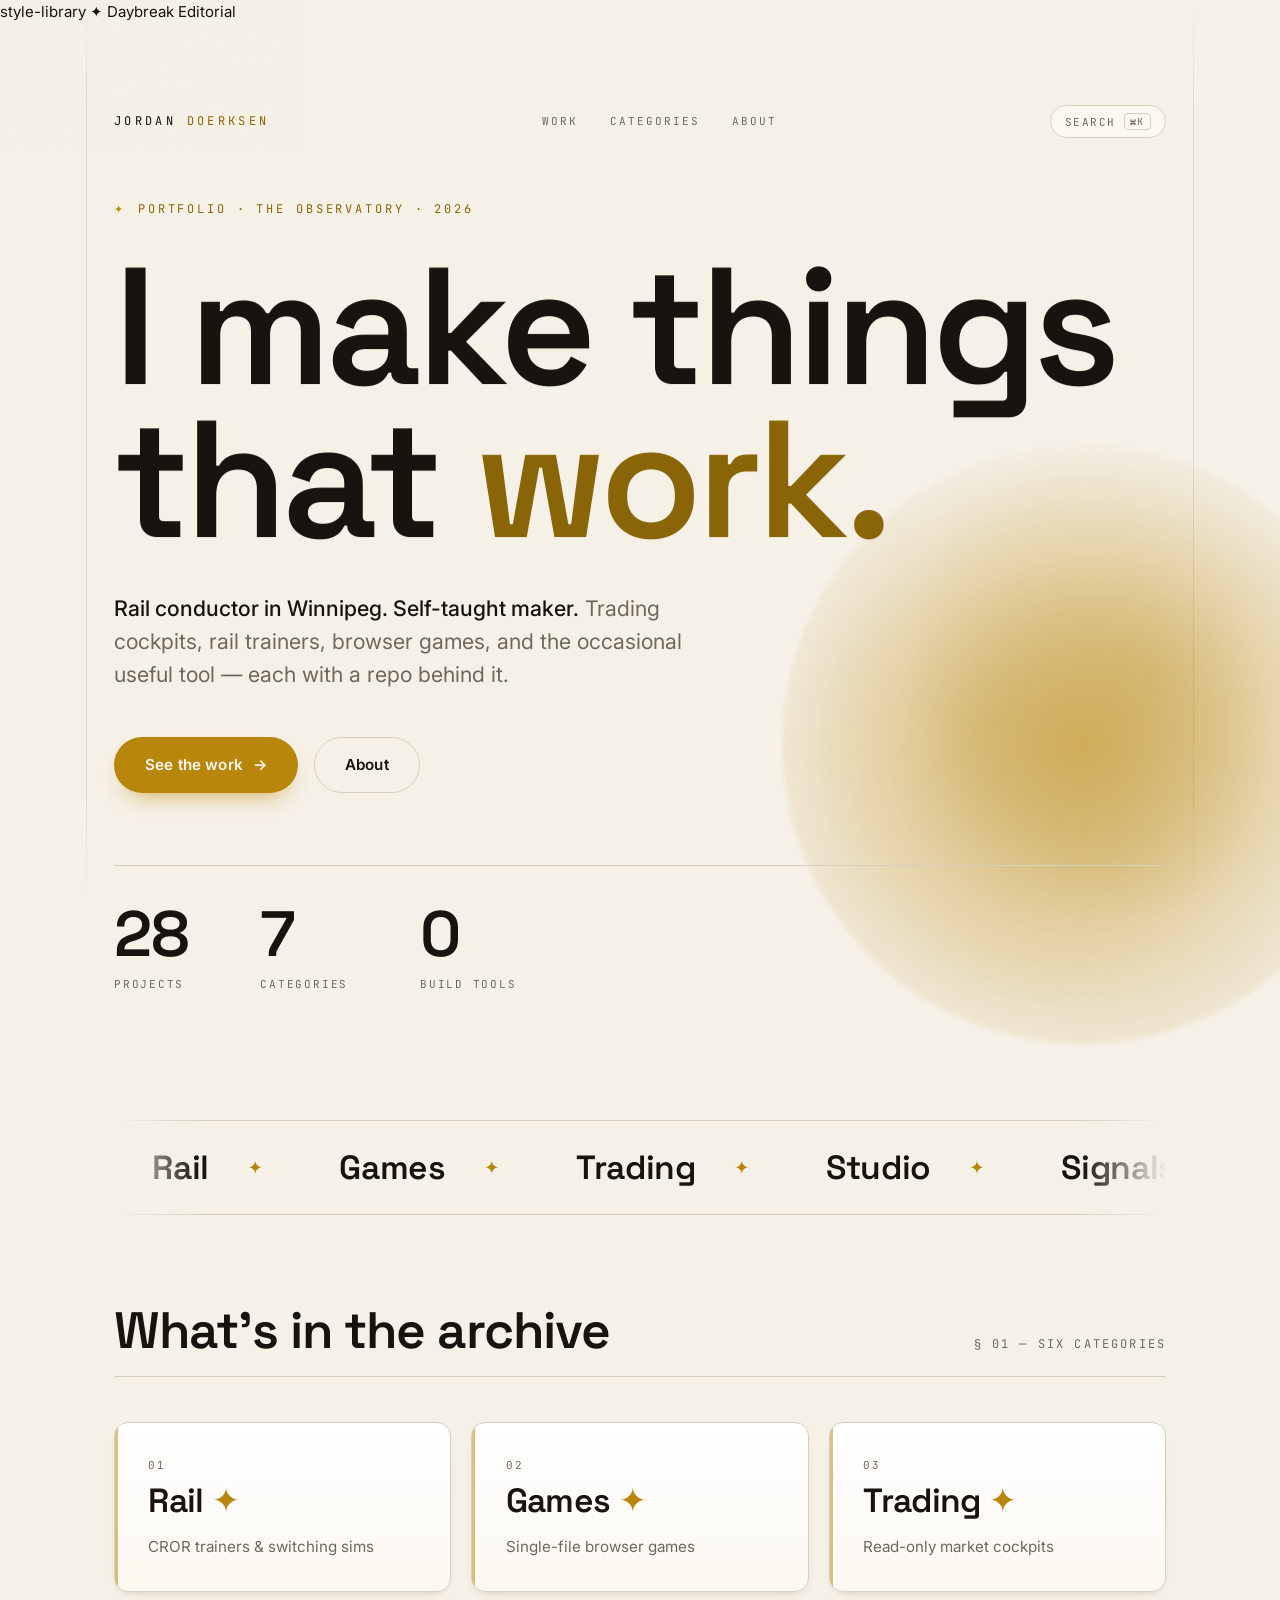
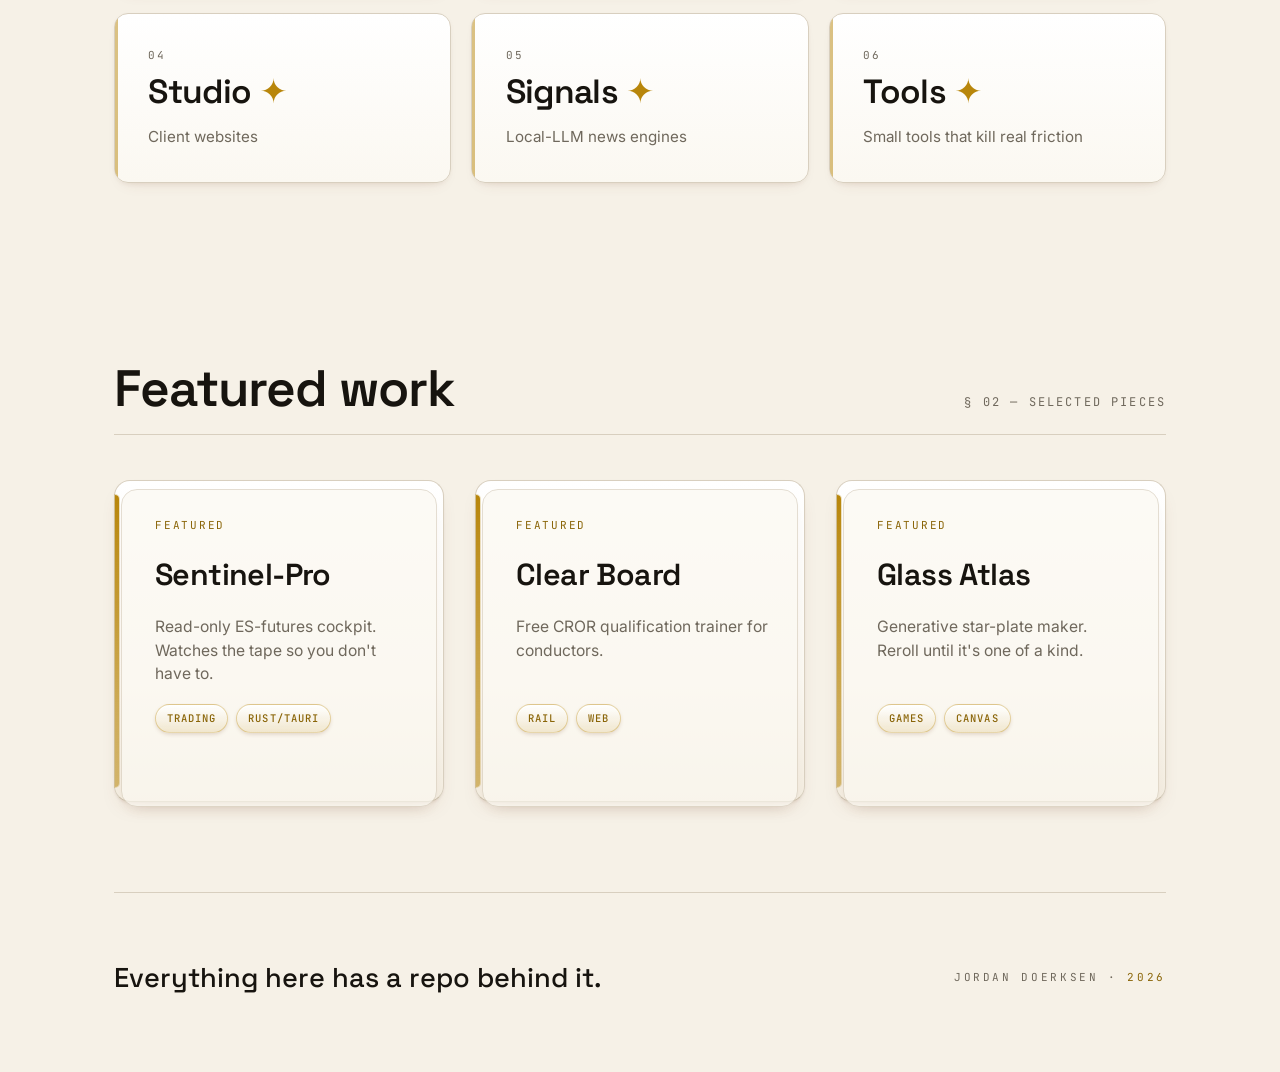
==== commit 7484f568: "add reference pass: shader.js sun canvas, cmdk palette, state matrix + REFERENCES.md Co-Authored-By:" ====
--- a/index.html
+++ b/index.html
@@ -30,6 +30,7 @@
         <a href="#categories">Categories</a>
         <a href="#about">About</a>
       </nav>
+      <button type="button" id="cmdk-trigger" class="cmdk-trigger">Search <kbd>⌘K</kbd></button>
     </header>
 
     <main id="top">
@@ -115,6 +116,19 @@
     </footer>
   </div>
 
+  <script type="application/json" id="cmdk-data">
+    [
+      { "label": "Work", "tag": "Section", "href": "#work" },
+      { "label": "Categories", "tag": "Section", "href": "#categories" },
+      { "label": "About", "tag": "Section", "href": "#about" },
+      { "label": "Sentinel-Pro", "tag": "Trading", "href": "#work" },
+      { "label": "Clear Board", "tag": "Rail", "href": "#work" },
+      { "label": "Glass Atlas", "tag": "Games", "href": "#work" }
+    ]
+  </script>
+
 <script src="effects.js" defer></script>
+<script src="shader.js" defer></script>
+<script src="cmdk.js" defer></script>
 </body>
 </html>
--- a/tokens.css
+++ b/tokens.css
@@ -12,7 +12,7 @@
      Hairlines         --hair #d8cfbf
      Accent — LOCKED to Goldenrod:
        --accent      #b8860b   raw hue — fills / shapes / washes / spine
-       --accent-ink  #8a6508   AA-safe text shade (5.9:1 on paper) — words/links
+       --accent-ink  #8a6508   AA-safe text shade (4.7:1 on paper — AA) — words/links
        --accent-rgb  184,134,11 for rgba() tints
        derived: --accent-soft / --accent-tint / --accent-line
 
@@ -36,7 +36,7 @@
 
   /* accent LOCKED to Goldenrod */
   --accent:#b8860b;         /* raw hue — fills / shapes / washes / spine */
-  --accent-ink:#8a6508;     /* AA-safe text shade — accent words / links (5.9:1 on paper) */
+  --accent-ink:#8a6508;     /* AA-safe text shade — accent words / links (4.7:1 on paper — AA) */
   --accent-rgb:184,134,11;  /* rgb of raw hue for rgba() tints */
 
   --accent-soft:rgba(var(--accent-rgb),.14);
--- a/style.css
+++ b/style.css
@@ -53,7 +53,7 @@
 .sun{
   position:fixed;z-index:0;pointer-events:none;
   width:min(56vw,600px);height:min(56vw,600px);
-  right:-8vw;bottom:-16vh;border-radius:50%;
+  right:-8vw;bottom:-16vh;border-radius:50%;overflow:hidden;
   background:radial-gradient(circle at 50% 50%,
     rgba(var(--accent-rgb),.28),
     rgba(var(--accent-rgb),.09) 52%,
@@ -67,6 +67,8 @@
   content:"";position:absolute;inset:18%;border-radius:50%;
   background:radial-gradient(circle at 50% 50%,rgba(var(--accent-rgb),.22),transparent 70%);
 }
+/* shader.js appends a canvas here — drifting noise blobs, clipped to the circle */
+.sun-canvas{position:absolute;inset:0}
 @keyframes drift{
   from{transform:translate(0,0) scale(1)}
   to{transform:translate(-6vw,-7vh) scale(1.08)}
@@ -141,14 +143,16 @@
 /* padding-bottom extends the reveal mask so descenders (the g in "things") aren't clipped;
    negative margin keeps layout spacing unchanged */
 .hl-word{display:inline-block;overflow:hidden;vertical-align:top;padding-bottom:.2em;margin-bottom:-.2em}
-.hl-word > span{
+/* descendant (not child) selector: effects.js nests em-whisper words as
+   .hl-word > em > span, so `> span` would skip them and they'd never rise */
+.hl-word span{
   display:inline-block;transform:translateY(1.4em);   /* start fully below the padded mask */
   transition:transform .7s cubic-bezier(.2,.75,.2,1),opacity .35s ease;
   will-change:transform;
 }
-.hero h1.lift .hl-word > span{transform:translateY(0)}
-.hero h1:hover .hl-word > span{opacity:.92}
-.hero h1 .hl-word:hover > span{transform:translateY(-2px) skewX(-3deg)}
+.hero h1.lift .hl-word span{transform:translateY(0)}
+.hero h1:hover .hl-word span{opacity:.92}
+.hero h1 .hl-word:hover span{transform:translateY(-2px) skewX(-3deg)}
 
 .subline{
   font-size:clamp(1.05rem,1.7vw,1.34rem);
@@ -160,12 +164,14 @@
 
 .cta-row{display:flex;flex-wrap:wrap;gap:16px;align-items:center}
 .btn{
+  position:relative;
   font-family:var(--sans);font-size:.95rem;font-weight:600;letter-spacing:.01em;
   padding:15px 30px;border-radius:999px;border:1px solid transparent;
   text-decoration:none;display:inline-flex;align-items:center;gap:10px;
   cursor:pointer;transition:transform .12s ease,background .25s ease,color .25s ease,border-color .25s ease,box-shadow .25s ease;
   will-change:transform;
 }
+.btn:active{transform:translateY(1px)}
 .btn-primary{background:var(--accent);color:var(--paper-2);box-shadow:0 12px 26px -14px rgba(var(--accent-rgb),.85)}
 .btn-primary:hover{box-shadow:0 16px 34px -12px rgba(var(--accent-rgb),.95)}
 .btn-primary .arw{transition:transform .25s ease}
@@ -350,6 +356,78 @@
 .card:hover .tag{transform:translateY(-1px);box-shadow:0 1px 0 rgba(255,255,255,.9) inset,0 4px 8px -2px rgba(120,66,38,.30)}
 @media (max-width:900px){ .work{grid-template-columns:1fr;perspective:none} }
 
+/* ============ STATE MATRIX — disabled / loading / pressed / current ============
+   Audited against shadcn/ui's component state coverage: every interactive
+   element needs a disabled, active/pressed, and (for async actions) loading
+   state, not just rest/hover/focus. */
+.btn:disabled,.btn[aria-disabled="true"]{
+  opacity:.45;cursor:not-allowed;box-shadow:none;pointer-events:none;
+}
+.btn.is-loading{color:transparent;pointer-events:none}
+.btn.is-loading::after{
+  content:"";position:absolute;left:50%;top:50%;width:16px;height:16px;margin:-8px 0 0 -8px;
+  border:2px solid rgba(255,255,255,.5);border-top-color:#fff;border-radius:50%;
+  animation:btn-spin .7s linear infinite;
+}
+.btn-ghost.is-loading::after{border-color:var(--hair);border-top-color:var(--ink)}
+@keyframes btn-spin{ to{transform:rotate(360deg)} }
+
+.card[aria-disabled="true"]{opacity:.5;pointer-events:none;filter:grayscale(.3)}
+.cat:focus-visible{outline:2px solid var(--accent-ink);outline-offset:4px;border-radius:14px}
+
+.site-nav a[aria-current="page"]{color:var(--ink)}
+.site-nav a[aria-current="page"]::after{transform:scaleX(1);transform-origin:left}
+
+/* ============ COMMAND PALETTE (cmdk.js) ============ */
+.cmdk-trigger{
+  font-family:var(--mono);font-size:11px;letter-spacing:.14em;text-transform:uppercase;
+  color:var(--muted);background:var(--paper-2);border:1px solid var(--hair);
+  border-radius:999px;padding:7px 14px;display:inline-flex;align-items:center;gap:8px;
+  cursor:pointer;transition:border-color .25s ease,color .25s ease;
+}
+.cmdk-trigger:hover,.cmdk-trigger:focus-visible{border-color:var(--accent-line);color:var(--ink)}
+.cmdk-trigger kbd{
+  font-family:var(--mono);font-size:10px;color:var(--muted);
+  border:1px solid var(--hair);border-radius:4px;padding:1px 5px;
+}
+
+.cmdk-overlay{
+  position:fixed;inset:0;z-index:9998;
+  background:rgba(23,20,15,.32);
+  opacity:0;pointer-events:none;
+  transition:opacity .2s ease;
+}
+.cmdk-overlay.open{opacity:1;pointer-events:auto}
+
+.cmdk{
+  position:fixed;top:14vh;left:50%;transform:translateX(-50%) translateY(-8px);
+  width:min(560px,90vw);z-index:9999;
+  background:var(--paper-2);border:1px solid var(--hair);border-radius:16px;
+  box-shadow:var(--card-hover);
+  opacity:0;pointer-events:none;
+  transition:opacity .2s ease,transform .25s cubic-bezier(.2,.7,.2,1);
+  overflow:hidden;
+}
+.cmdk-overlay.open .cmdk{opacity:1;pointer-events:auto;transform:translateX(-50%) translateY(0)}
+
+.cmdk input{
+  width:100%;border:0;border-bottom:1px solid var(--hair);background:transparent;
+  font-family:var(--sans);font-size:1.05rem;color:var(--ink);
+  padding:18px 22px;outline:none;
+}
+.cmdk input::placeholder{color:var(--muted)}
+
+.cmdk ul{list-style:none;max-height:340px;overflow-y:auto;padding:8px}
+.cmdk li{
+  font-family:var(--sans);font-size:.95rem;color:var(--ink);
+  padding:11px 14px;border-radius:10px;cursor:pointer;
+  display:flex;align-items:center;justify-content:space-between;gap:12px;
+}
+.cmdk li[aria-selected="true"]{background:var(--accent-soft);color:var(--accent-ink)}
+.cmdk li .cmdk-tag{font-family:var(--mono);font-size:10px;letter-spacing:.12em;text-transform:uppercase;color:var(--muted)}
+.cmdk li[aria-selected="true"] .cmdk-tag{color:var(--accent-ink)}
+.cmdk-empty{padding:24px 22px;font-family:var(--sans);color:var(--muted);font-size:.92rem}
+
 /* ---- footer ---- */
 footer.site{
   border-top:1px solid var(--hair);
@@ -375,7 +453,7 @@
   .sun{animation:none}
   .ticker__track{animation:none;transform:none}
   .reveal{opacity:1;transform:none}
-  .hl-word > span{transform:none!important}
+  .hl-word span{transform:none!important}
   .cursor{display:none!important}
   body{cursor:auto!important}
   /* no tilt, no lift — but keep a believable elevated state */
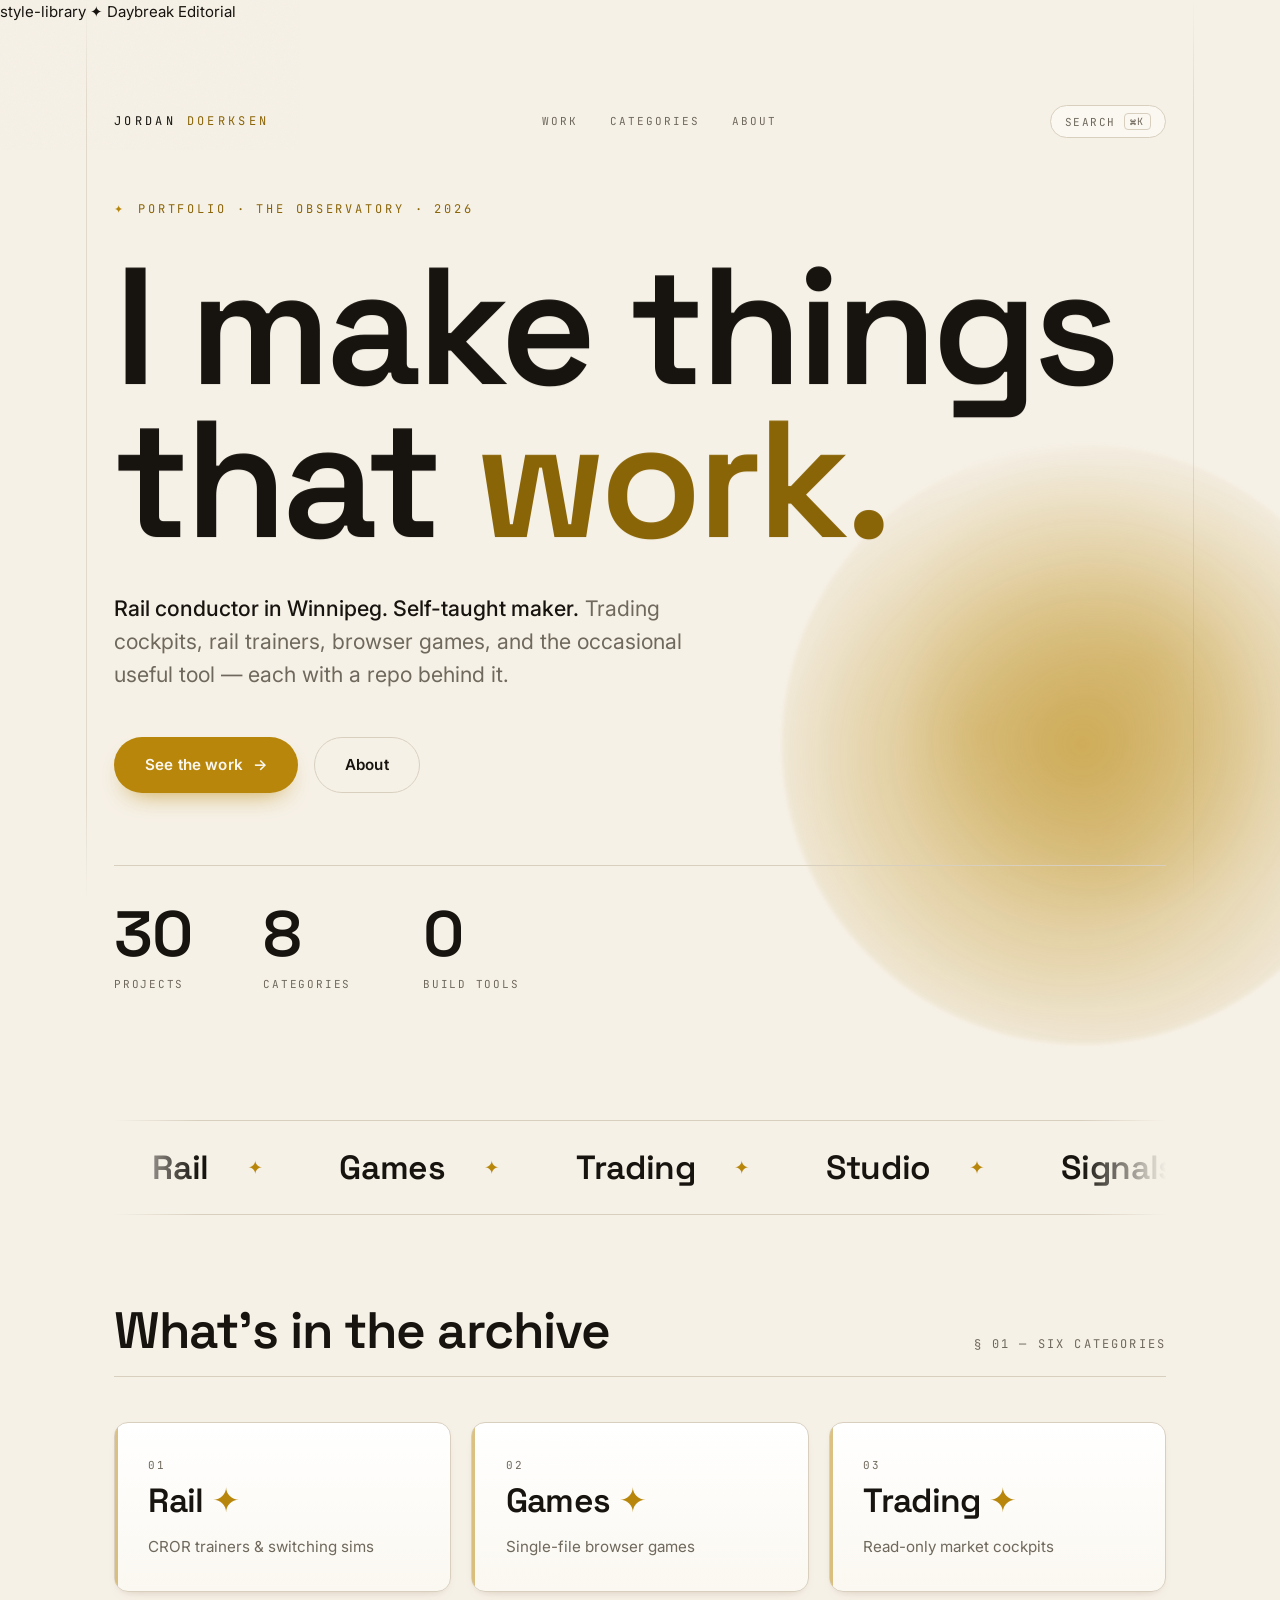
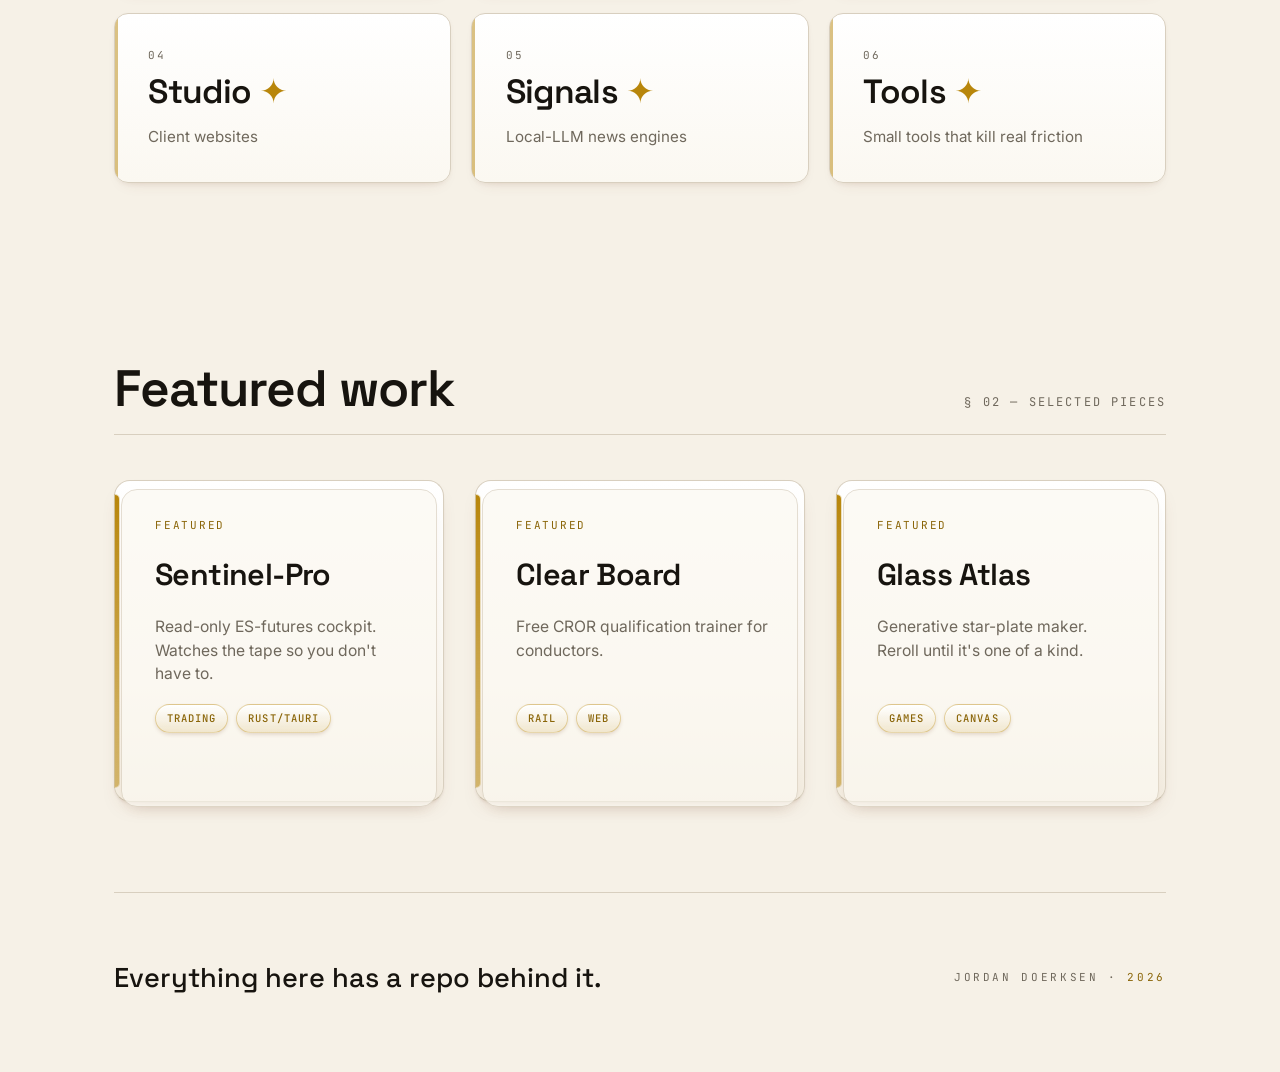
==== commit 1fb2220d: "Add noindex to unlisted site and note the ruling in README Co-Authored-By: Claude Fable 5.1 <noreply" ====
--- a/index.html
+++ b/index.html
@@ -1,6 +1,7 @@
 <!DOCTYPE html>
 <html lang="en">
 <head>
+<meta name="robots" content="noindex">
 <meta charset="UTF-8">
 <meta name="viewport" content="width=device-width, initial-scale=1.0">
 <title>style-library — Daybreak Editorial</title>
